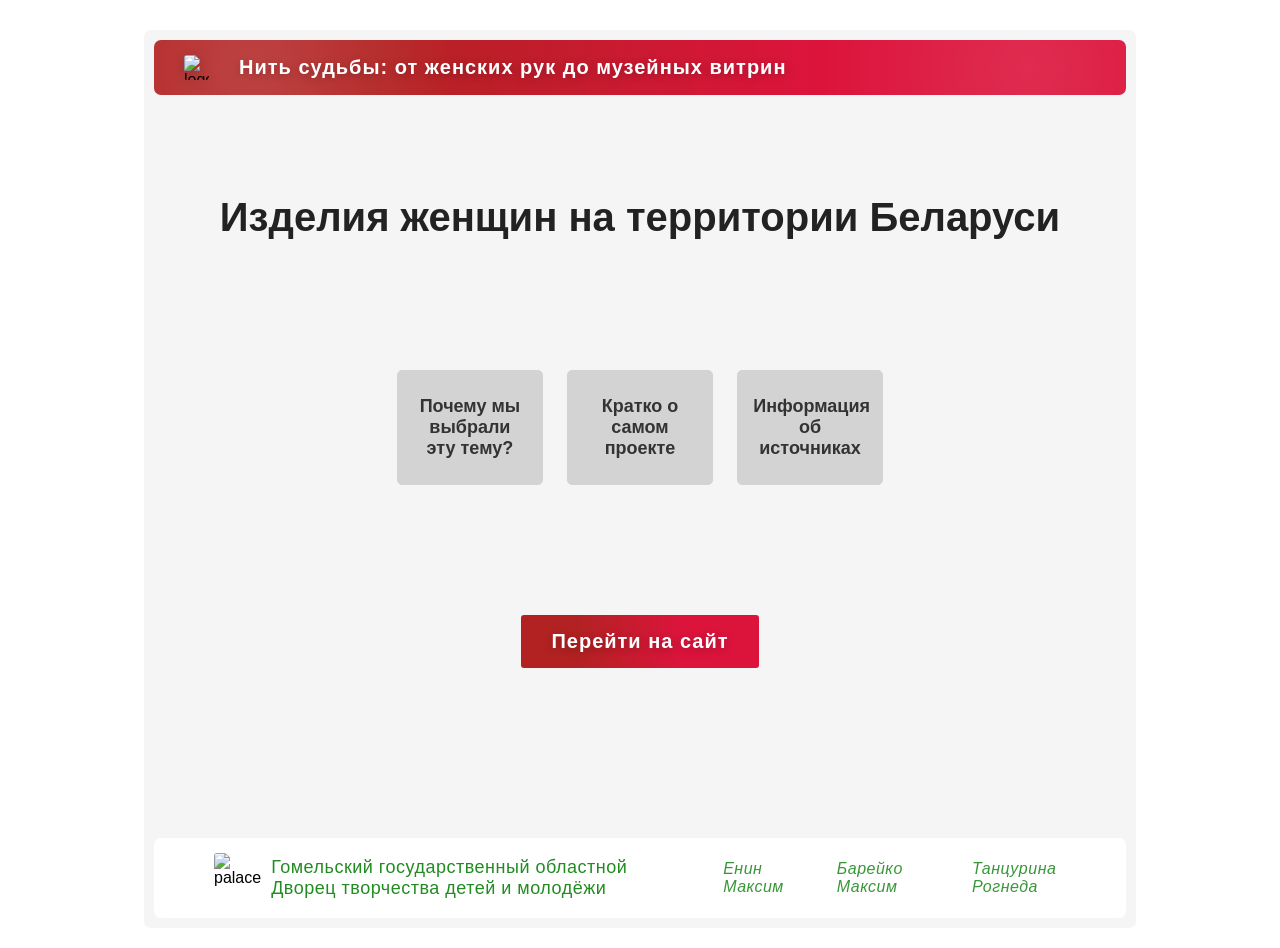
==== index.html @ 035888bd "Add files via upload" ====
<!DOCTYPE html>
<html lang="ru">
<head>
<meta charset="UTF-8">
<meta name="viewport" content="width=device-width, initial-scale=1.0">
<title>Нить судьбы: от женских рук до музейных витрин</title>
<link rel="stylesheet" href="main.css">
</head>
<body>
<div class="body">

  <nav class="nav">
    <div class="nav-img_and_p">
      <img class="logo img-nav" src="https://kirmash.by/images/content/s000535_808860.jpg" alt="logo">
      <p class="brand">Нить судьбы: от женских рук до музейных витрин</p>
    </div>
  </nav>

  <main>
    <h1 class="title">Изделия женщин на территории Беларуси</h1>

    <div class="box">
      <div class="why">
        <h2>Почему мы выбрали эту тему?</h2>
        <div class="hidden-text">
          <p>Мы решили сделать <a class="a1" href="https://udp.gov.by/ru/god-belorusskoy-zhenshchiny-ru/" target="_blank">проект про женщин</a>, так как этот год посвящён «Белорусской женщине», также мы взяли орнамент как главную тему.</p>
        </div>
      </div>

      <div class="why">
        <h2>Кратко о самом проекте</h2>
        <div class="hidden-text">
          <p>В самом проекте будут показаны <a class="a2" href="https://kirmash.by/belorusskij-ornament" target="_blank">орнаменты</a>, будет рассказываться про создание орнаментов. Также будет про все приготовления к ткачеству.</p>
        </div>
      </div>

      <div class="why">
        <h2>Информация об источниках</h2>
        <div class="hidden-text">
          <p>Использовались ресурсы сети Интернет, визуальной базой работы стали авторские фотографии, сделанные в Филиале Ветковского музея старообрядчества и белорусских традиций им. Ф.Г. Шклярова.</p>
        </div>
      </div>
    </div>

    <div style="text-align:center;">
      <a class="button" href="book.html">
        <span class="button_a">Перейти на сайт</span>
      </a>
    </div>
  </main>

  <footer>
    <div class="footer-palace">
      <img class="img-footer" src="https://ibiz.by/images/logo/40709.gif" alt="palace">
      <p class="palace">Гомельский государственный областной Дворец творчества детей и молодёжи</p>
    </div>
    <div class="authors-footer">
      <p class="author1-footer">Енин Максим</p>
      <p class="author2-footer">Барейко Максим</p>
      <p class="author3-footer">Танцурина Рогнеда</p>
    </div>
  </footer>
</div>
</body>
</html>
---- main.css ----
* {
  margin: 0;
  padding: 0;
  box-sizing: border-box;
  font-family: 'Montserrat', sans-serif;
}
body {
  background-image: url(https://www.spampavac.by/files/downloads/arnamient-1.png);
  padding: 20px;
  background-size: cover;
  background-repeat: no-repeat;
}
.body {
  background-color: #F5F5F5;
  max-width: 80%;
  margin: 0 auto;
  padding: 10px;
  margin-top: 10px;
  border-radius: 7px;
}
.nav {
  display: flex;
  justify-content: space-between;
  align-items: center;
  width: 100%;
  margin: 0 auto;
  padding: 15px 30px;
  background: linear-gradient(90deg, rgba(178, 34, 34) 23%, rgba(220, 20, 60) 68%);
  border-radius: 7px;
  position: relative;
  overflow: hidden;
}
.nav::before {
  content: "";
  position: absolute;
  top: -50%;
  left: -20%;
  width: 60%;
  height: 200%;
  background: radial-gradient(circle, rgba(255,255,255,0.15) 0%, transparent 70%);
  pointer-events: none;
}
.nav::after {
  content: "";
  position: absolute;
  bottom: -50%;
  right: -20%;
  width: 60%;
  height: 200%;
  background: radial-gradient(circle, rgba(255,255,255,0.1) 0%, transparent 70%);
  pointer-events: none;
}
.nav-img_and_p {
  display: flex;
  justify-content: space-between;
  align-items: center;
}
.img-nav {
  width: 25px;
  height: 25px;
  border-radius: 3px;
}
.nav p {
  font-size: 14px;
  font-weight: 500;
  letter-spacing: 0.5px;
  color: #ffffff;
  position: relative;
  z-index: 1;
}
.nav .brand {
  font-weight: 700;
  font-size: 20px;
  color: #ffffff;
  text-shadow: 0 2px 8px rgba(0, 0, 0, 0.25);
  letter-spacing: 1px;
  margin-left: 30px;
}
.nav .author1, .nav .author2 {
  margin-right: 30px;
}
.logo {
  transition: transform 0.4s ease;
  position: relative;
  z-index: 1;
  filter: drop-shadow(0 2px 6px rgba(0, 0, 0, 0.2));
}
.logo:hover {
  transform: rotate(180deg) scale(1.1);
}
main {
  width: 100%;
  margin: auto;
}
.a1, .a2 {
  color: #444;
}
.title {
  margin: 100px 0 0 0;
  text-align: center;
  font-size: 40px;
  font-weight: 700;
  color: #222;
  overflow: hidden;
  white-space: nowrap;
  width: 0;
  animation: typing 0.6s steps(38, end) forwards;
  animation-delay: 0.2s;
  display: block;
  margin-left: auto;
  margin-right: auto;
  width: fit-content;
  max-width: 100%;
}
@keyframes typing {
  from { width: 0; }
  to { width: 100%; }
}
.box {
  width: 50%;
  display: flex;
  flex-direction: row;
  justify-content: space-between;
  margin: auto;
  padding: 130px 0 130px 0;
  gap: 20px;
  align-items: flex-start;
}
.why {
  display: flex;
  flex-direction: column;
  border: 1.5px solid lightgrey;
  border-radius: 5px;
  background-color: lightgrey;
  width: 30%;
  flex-shrink: 0;
  text-align: center;
  overflow: hidden;
  transition: transform 0.4s ease, box-shadow 0.4s ease, border-color 0.4s ease, background-color 0.4s ease;
  cursor: pointer;
  position: relative;
}
.why h2 {
  padding: 25px 15px;
  font-size: 18px;
  font-weight: 600;
  color: #333;
  transition: color 0.4s ease;
}
.hidden-text {
  max-height: 0;
  opacity: 0;
  overflow: hidden;
  padding: 0 15px;
  transition: max-height 0.4s ease, opacity 0.4s ease, padding 0.4s ease;
}
.hidden-text p {
  font-size: 14px;
  color: #444;
  line-height: 1.5;
  text-align: left;
}
.why:hover {
  background-color: #f0f0f0;
  border-color: #ff1919;
  box-shadow: 0 4px 12px rgba(181, 18, 18, 0.3);
  transform: scale(1.08) translateY(-5px);
  z-index: 10;
}
.why:hover .hidden-text {
  max-height: 200px;
  opacity: 1;
  padding: 0 15px 20px 15px;
}
.why:hover h2 {
  color: #e01d1d;
}
.button {
  border-radius: 3px;
  margin: 0 auto;
  width: max-content;
  padding: 15px 30px;
  background: linear-gradient(90deg, rgba(178, 34, 34) 23%, rgba(220, 20, 60) 68%);
  display: inline-block;
  text-decoration: none;
  transition: box-shadow 0.3s ease;
}
.button_a {
  font-weight: 700;
  font-size: 20px;
  color: #ffffff;
  text-shadow: 0 2px 8px rgba(0, 0, 0, 0.25);
  letter-spacing: 1px;
}
.button:hover {
  box-shadow: 0 2px 8px rgba(0, 0, 0, 0.35);
}
footer {
  display: flex;
  justify-content: space-between;
  align-items: center;
  margin: 170px auto 0 auto;
  padding: 15px 30px;
  background: white;
  border-radius: 7px;
  position: relative;
  overflow: hidden;
}
.footer-palace {
  display: flex;
  justify-content: center;
  align-items: center;
  width: 65%;
  margin-right: 50px;
}
.img-footer {
  width: 50px;
  height: 50px;
  border-radius: 3px;
  margin-left: 30px;
  margin-right: 10px;
}
.authors-footer {
  display: flex;
  justify-content: space-between;
  align-items: center;
}
.palace {
  font-size: 18px;
  font-weight: 500;
  letter-spacing: 0.5px;
  color: #228B22;
  position: relative;
  z-index: 1;
}
.author1-footer, .author2-footer, .author3-footer {
  font-size: 16px;
  opacity: 0.9;
  font-style: italic;
  letter-spacing: 0.5px;
  color: #228B22;
  position: relative;
  z-index: 1;
}
.author1-footer, .author2-footer {
  margin-right: 30px;
}
.nav {
  animation: typingg 0.6s steps(38, end);
  animation-delay: 0.2s;
}
@keyframes typingg {
  from { right: 50%; }
  to { right: 0; }
}
.why {
  animation: typinggg 0.6s steps(38, end);
  animation-delay: 0.2s;
}
@keyframes typinggg {
  from { left: 100%; }
  to { left: 0; }
}
footer {
  animation: typingggg 0.6s steps(38, end);
  animation-delay: 0.2s;
}
@keyframes typingggg {
  from { right: 50%; }
  to { right: 0; }
}

/* ===== АДАПТИВ ДЛЯ ЭКРАНОВ ≤ 900px ===== */
@media (max-width: 900px) {
  body {
    padding: 10px;
  }
  .body {
    max-width: 100%;
    padding: 8px;
  }

  /* Навигация */
  .nav {
    flex-direction: column;
    align-items: center;
    padding: 15px 20px;
    gap: 12px;
  }
  .nav-img_and_p {
    flex-direction: column;
    align-items: center;
    gap: 8px;
    text-align: center;
  }
  .nav .brand {
    margin-left: 0;
    font-size: 18px;
    text-align: center;
  }
  .nav p {
    font-size: 13px;
    text-align: center;
  }
  .nav .author1, .nav .author2 {
    margin-right: 10px;
  }

  /* Заголовок */
  .title {
    font-size: 26px;
    margin: 50px 0 0 0;
    white-space: normal;
    line-height: 1.3;
    padding: 0 15px;
  }

  /* Блок с карточками */
  .box {
    width: 90%;
    flex-direction: column;
    padding: 60px 0;
    gap: 20px;
    align-items: center;
  }
  .why {
    width: 100%;
    max-width: 500px;
  }
  .why h2 {
    font-size: 17px;
    padding: 20px 15px;
  }

  /* Кнопка */
  .button {
    padding: 12px 24px;
  }
  .button_a {
    font-size: 17px;
  }

  /* Футер */
  footer {
    flex-direction: column;
    margin: 80px auto 0 auto;
    padding: 20px;
    gap: 20px;
    text-align: center;
  }
  .footer-palace {
    width: 100%;
    margin-right: 0;
    flex-direction: column;
    gap: 10px;
  }
  .img-footer {
    margin-left: 0;
  }
  .palace {
    font-size: 16px;
    text-align: center;
  }
  .authors-footer {
    flex-direction: column;
    gap: 8px;
    width: 100%;
  }
  .author1-footer, .author2-footer, .author3-footer {
    font-size: 14px;
  }
  .author1-footer, .author2-footer {
    margin-right: 0;
  }
}

/* ===== Дополнительная адаптация для совсем маленьких экранов ===== */
@media (max-width: 500px) {
  .title {
    font-size: 20px;
  }
  .nav .brand {
    font-size: 16px;
  }
  .button_a {
    font-size: 15px;
  }
}
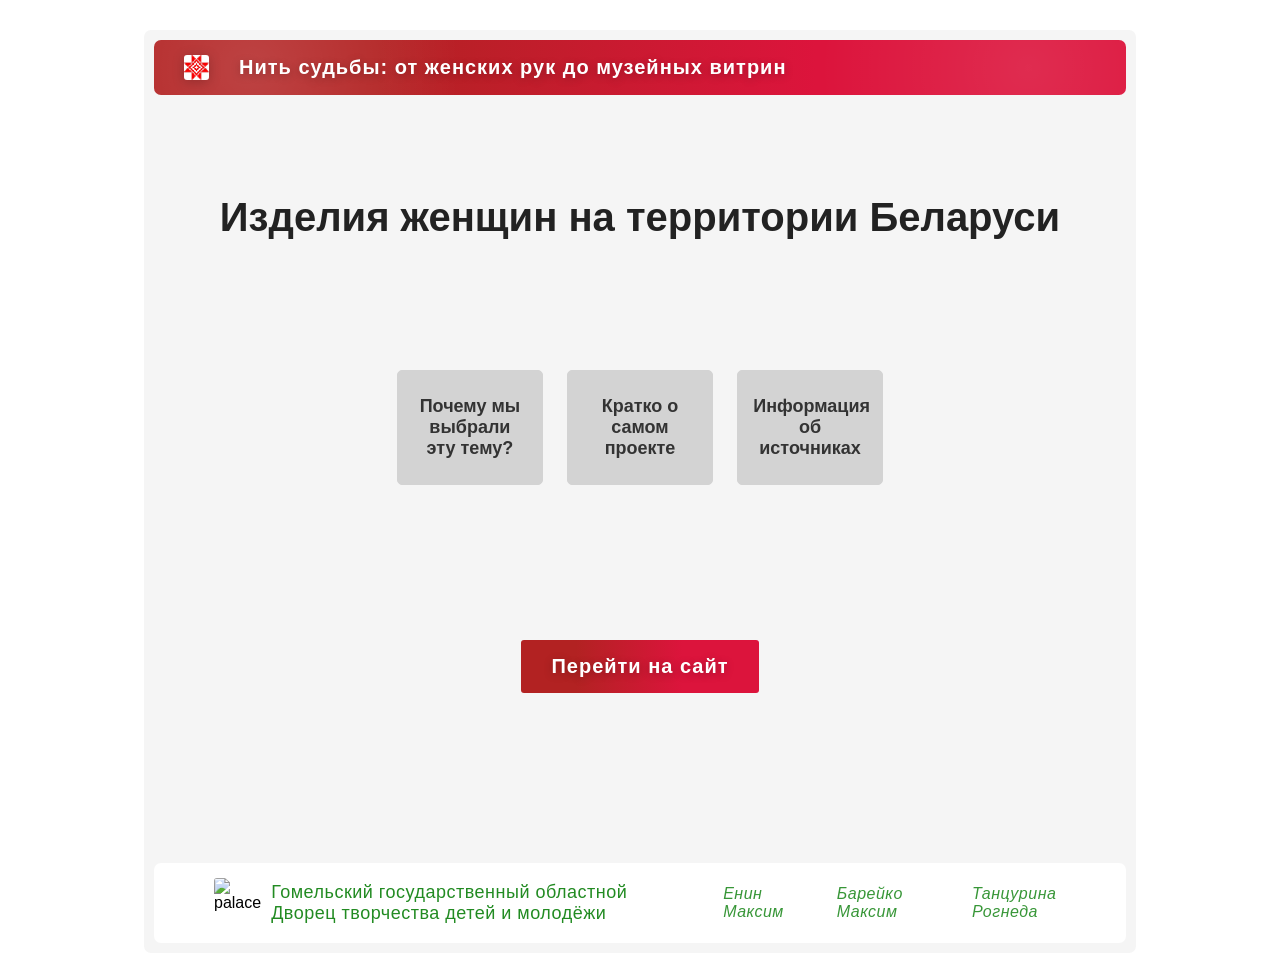
==== commit 951fc490: "Add files via upload" ====
--- a/index.html
+++ b/index.html
@@ -11,7 +11,7 @@
 
   <nav class="nav">
     <div class="nav-img_and_p">
-      <img class="logo img-nav" src="https://kirmash.by/images/content/s000535_808860.jpg" alt="logo">
+      <img class="logo img-nav" src="img/logo.jpg" alt="logo">
       <p class="brand">Нить судьбы: от женских рук до музейных витрин</p>
     </div>
   </nav>
--- a/main.css
+++ b/main.css
@@ -125,6 +125,7 @@
   padding: 130px 0 130px 0;
   gap: 20px;
   align-items: flex-start;
+  height: 400px;
 }
 .why {
   display: flex;
@@ -322,6 +323,7 @@
     padding: 60px 0;
     gap: 20px;
     align-items: center;
+    height: 450px;
   }
   .why {
     width: 100%;
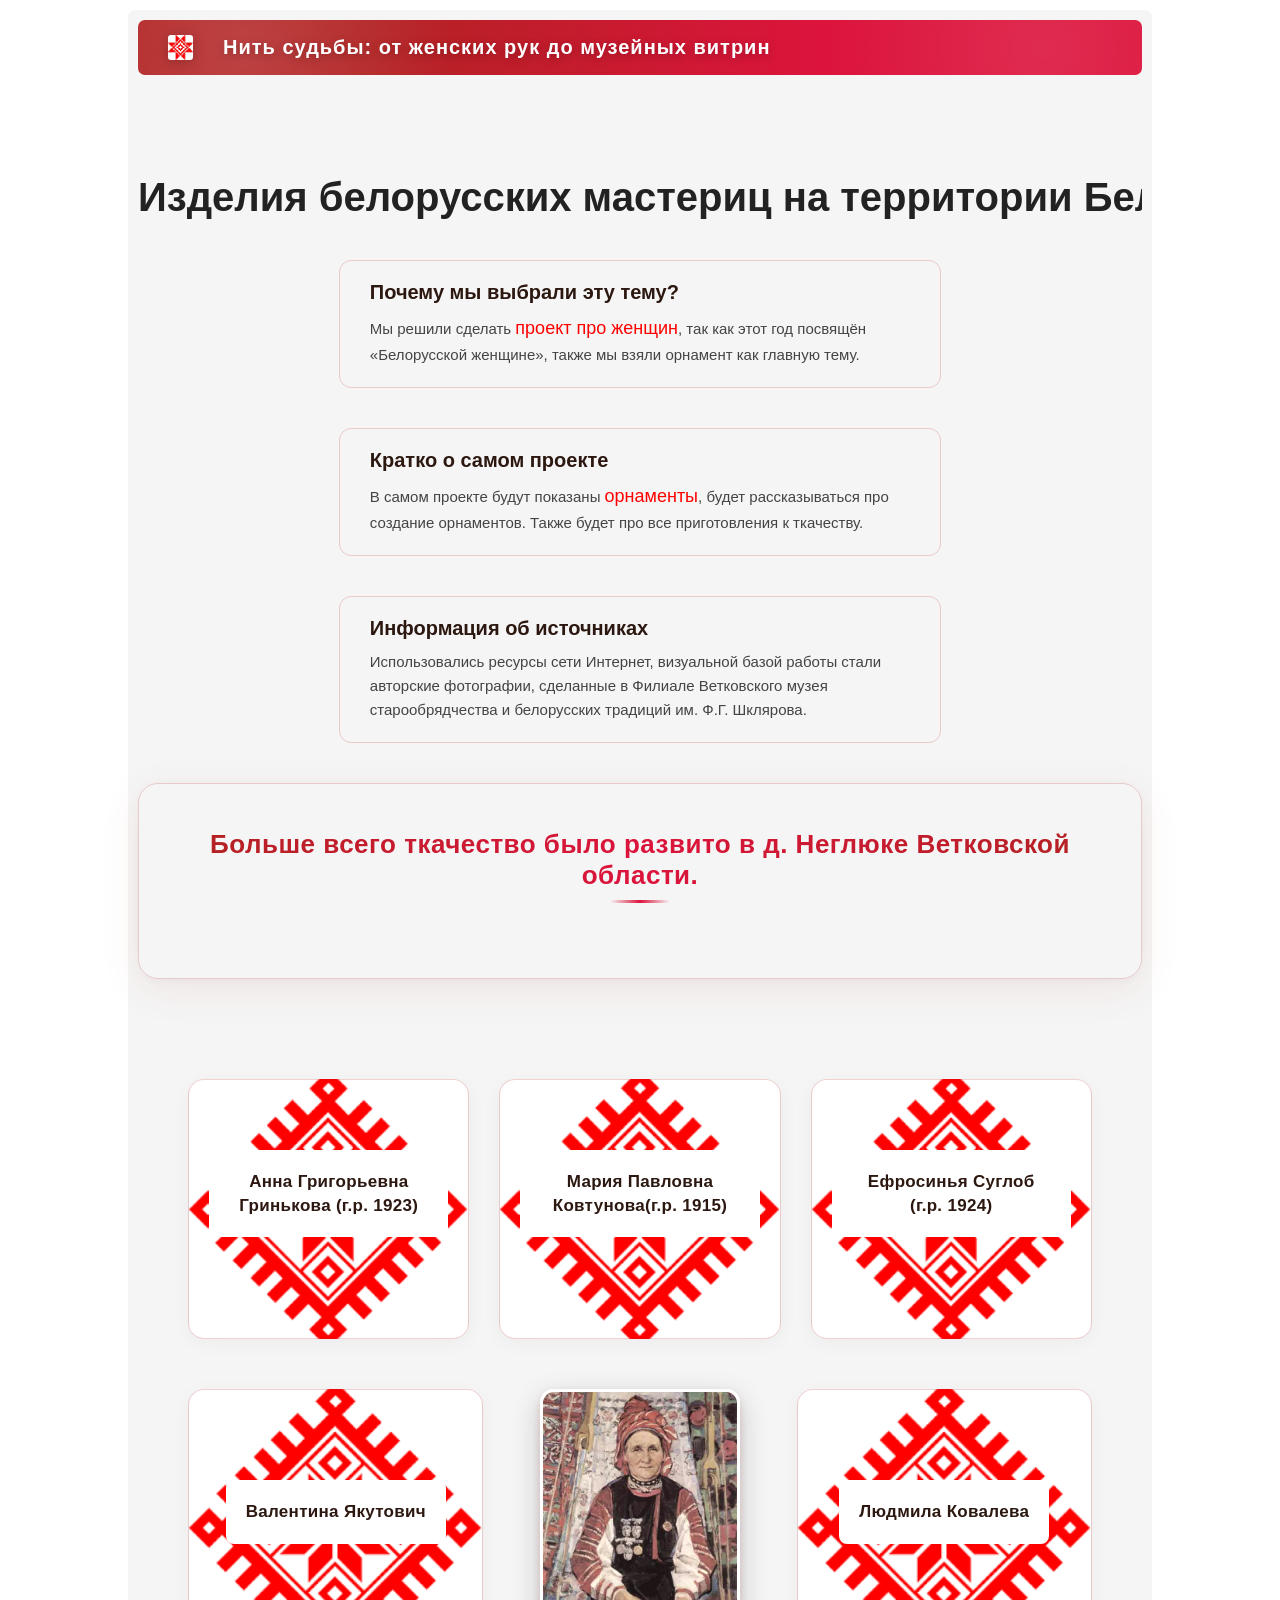
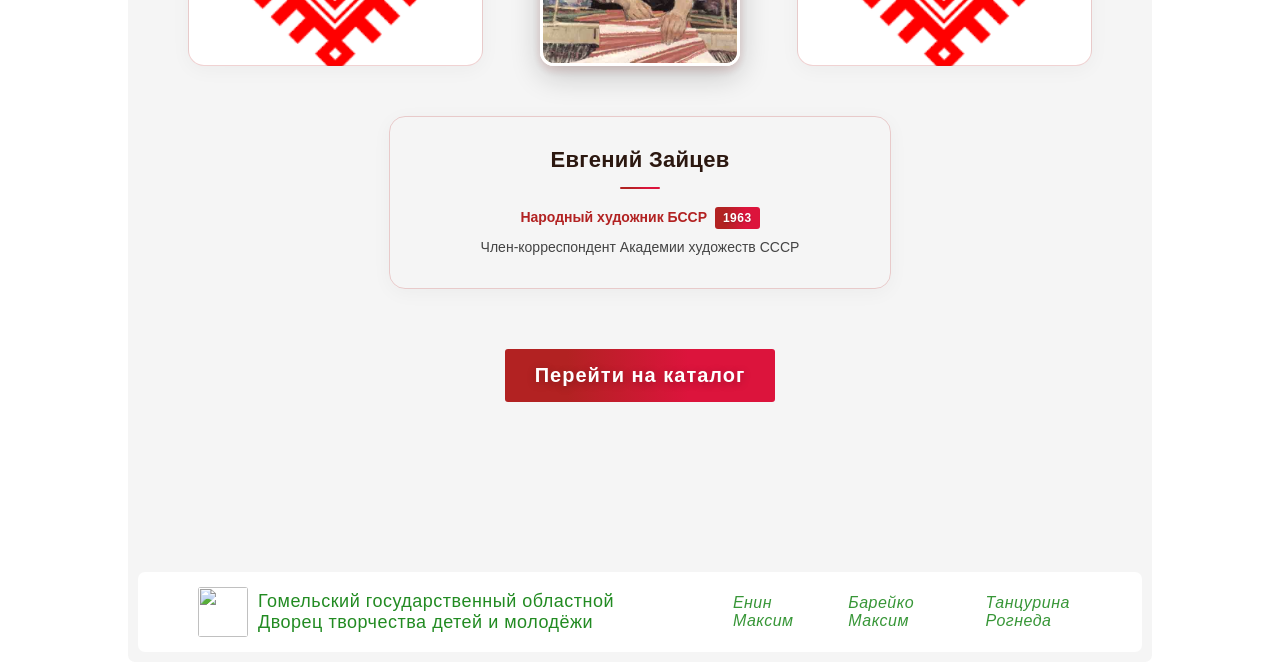
==== commit 6913263a: "Add files via upload" ====
--- a/index.html
+++ b/index.html
@@ -1,65 +1,137 @@
-<!DOCTYPE html>
 <html lang="ru">
 <head>
 <meta charset="UTF-8">
-<meta name="viewport" content="width=device-width, initial-scale=1.0">
 <title>Нить судьбы: от женских рук до музейных витрин</title>
+<link href="https://cdn.jsdelivr.net/npm/@fontsource/montserrat@5.0.5/index.min.css" rel="stylesheet">
 <link rel="stylesheet" href="main.css">
 </head>
 <body>
-<div class="body">
+  <div class="body">
 
-  <nav class="nav">
-    <div class="nav-img_and_p">
-      <img class="logo img-nav" src="img/logo.jpg" alt="logo">
-      <p class="brand">Нить судьбы: от женских рук до музейных витрин</p>
+    <div class="nav">
+      <div class="nav-img_and_p">
+        <img src="img/logo.jpg" alt="" class="img-nav logo">
+        <p class="brand">Нить судьбы: от женских рук до музейных витрин</p>
+      </div>
     </div>
-  </nav>
 
-  <main>
-    <h1 class="title">Изделия женщин на территории Беларуси</h1>
+    <main>
+      <h1 class="title">Изделия белорусских мастериц на территории Беларуси</h1>
 
-    <div class="box">
-      <div class="why">
-        <h2>Почему мы выбрали эту тему?</h2>
-        <div class="hidden-text">
-          <p>Мы решили сделать <a class="a1" href="https://udp.gov.by/ru/god-belorusskoy-zhenshchiny-ru/" target="_blank">проект про женщин</a>, так как этот год посвящён «Белорусской женщине», также мы взяли орнамент как главную тему.</p>
+
+      <div style="width:60%; margin:40px auto; padding:20px 30px; border:1px solid rgba(178,34,34,0.2); border-radius:12px; background:transparent;">
+        <h2 style="font-size:20px; color:#2c1810; margin-bottom:10px;">Почему мы выбрали эту тему?</h2>
+        <p class="a2" style="font-size:15px; line-height:1.6;">Мы решили сделать <a href="https://udp.gov.by/ru/god-belorusskoy-zhenshchiny-ru">проект про женщин</a>, так как этот год посвящён «Белорусской женщине», также мы взяли орнамент как главную тему.</p>
+      </div>
+
+      <div style="width:60%; margin:40px auto; padding:20px 30px; border:1px solid rgba(178,34,34,0.2); border-radius:12px; background:transparent;">
+        <h2 style="font-size:20px; color:#2c1810; margin-bottom:10px;">Кратко о самом проекте</h2>
+        <p class="a2" style="font-size:15px; line-height:1.6;">В самом проекте будут показаны <a href="https://kirmash.by/belorusskij-ornament">орнаменты</a>, будет рассказываться про создание орнаментов. Также будет про все приготовления к ткачеству.</p>
+      </div>
+
+      <div style="width:60%; margin:40px auto; padding:20px 30px; border:1px solid rgba(178,34,34,0.2); border-radius:12px; background:transparent;">
+        <h2 style="font-size:20px; color:#2c1810; margin-bottom:10px;">Информация об источниках</h2>
+        <p class="a2" style="font-size:15px; line-height:1.6;">Использовались ресурсы сети Интернет, визуальной базой работы стали авторские фотографии, сделанные в Филиале Ветковского музея старообрядчества и белорусских традиций им. Ф.Г. Шклярова.</p>
+      </div>
+
+      <div class="neglubka">
+        <div class="pre-box" style="font-weight: 600; color: #333; margin: auto; margin-bottom: 100px; height: 125px;">
+          <h2 style="margin: auto;">Больше всего ткачество было развито в д. Неглюке Ветковской области.</h2>
+          <div class="hidden-text">
+            <p style="font-size: 18px;">Центр ручного ткачества: Неглюбка <span style="color: red;">всемирно известна как уникальный и крупнейший центр традиционного белорусского ручного узорного ткачества</span>, которое формировалось с XVIII века.</p>
+          </div>
+        </div>
+
+        <div class="box" style="height: 280px;">
+          <div class="why">
+            <h2>Анна Григорьевна Гринькова (г.р. 1923)</h2>
+            <div class="hidden-text">
+              <p>известнейший белорусский мастер художественного ткачества и народных ремесел.</p>
+            </div>
+          </div>
+
+          <div class="why">
+            <h2>Мария Павловна Ковтунова(г.р. 1915)</h2>
+            <div class="hidden-text">
+              <p>выдающаяся ткачиха, чьи работы выставлялись на международных выставках.</p>
+            </div>
+          </div>
+
+          <div class="why">
+            <h2>Ефросинья Суглоб (г.р. 1924)</h2>
+            <div class="hidden-text">
+              <p>одна из знаковых старейших мастериц, чьи рушники закупались ведущими музеями СССР.</p>
+            </div>
+          </div>
+        </div>
+
+        <div class="box" style="height: 290px;">
+          <div class="why">
+            <h2>Валентина Якутович</h2>
+            <div class="hidden-text">
+              <p>яркий мастер народных художественных ремесел Гусевицкого центра ткачества (Буда-Кошелевский район).</p>
+            </div>
+          </div>
+          <div class="tooltip-container">
+            <img src="img/portret.jpg" alt="Портрет ткачихи">
+            <span class="tooltip-text">Портрет ткачихи из деревни Неглюбка (1975)</span>
+          </div>
+          <div class="why">
+            <h2>Людмила Ковалева</h2>
+            <div class="hidden-text">
+              <p>современный мастер-методист Ветковского центра ткачества, которая активно воссоздает старинные полотна.</p>
+            </div>
+          </div>
         </div>
       </div>
 
-      <div class="why">
-        <h2>Кратко о самом проекте</h2>
-        <div class="hidden-text">
-          <p>В самом проекте будут показаны <a class="a2" href="https://kirmash.by/belorusskij-ornament" target="_blank">орнаменты</a>, будет рассказываться про создание орнаментов. Также будет про все приготовления к ткачеству.</p>
+      <div class="artist-card">
+        <h2 class="artist-card__name">Евгений Зайцев</h2>
+        <div class="artist-card__divider"></div>
+        <div class="artist-card__titles">
+          <p class="artist-card__title"><strong>Народный художник БССР</strong> <span class="artist-card__year">1963</span></p>
+          <p class="artist-card__title">Член-корреспондент Академии художеств СССР</p>
         </div>
       </div>
 
-      <div class="why">
-        <h2>Информация об источниках</h2>
-        <div class="hidden-text">
-          <p>Использовались ресурсы сети Интернет, визуальной базой работы стали авторские фотографии, сделанные в Филиале Ветковского музея старообрядчества и белорусских традиций им. Ф.Г. Шклярова.</p>
-        </div>
+      <a href="book.html" class="button">
+        <span class="button_a">Перейти на каталог</span>
+      </a>
+
+    </main>
+
+    <footer>
+      <div class="footer-palace">
+        <img src="https://ibiz.by/images/logo/40709.gif" alt="" class="img-footer">
+        <p class="palace">Гомельский государственный областной Дворец творчества детей и молодёжи</p>
       </div>
+      <div class="authors-footer">
+        <p class="author1-footer">Енин Максим</p>
+        <p class="author2-footer">Барейко Максим</p>
+        <p class="author3-footer">Танцурина Рогнеда</p>
+      </div>
+    </footer>
+  </div>
+  <div id="imageModal" class="modal">
+  <div class="modal-content">
+    <span class="modal-close">&times;</span>
+
+    <div class="modal-image-container">
+      <button class="modal-arrow modal-arrow-left" aria-label="Предыдущее">&#10094;</button>
+
+      <img id="modalImage" src="" alt="Галерея">
+
+      <button class="modal-arrow modal-arrow-right" aria-label="Следующее">&#10095;</button>
     </div>
 
-    <div style="text-align:center;">
-      <a class="button" href="book.html">
-        <span class="button_a">Перейти на сайт</span>
-      </a>
+    <!-- Подпись под картинкой -->
+    <p id="modalCaption" class="modal-caption"></p>
+
+    <div class="modal-counter">
+      <span id="currentImage">1</span> / <span id="totalImages">5</span>
     </div>
-  </main>
-
-  <footer>
-    <div class="footer-palace">
-      <img class="img-footer" src="https://ibiz.by/images/logo/40709.gif" alt="palace">
-      <p class="palace">Гомельский государственный областной Дворец творчества детей и молодёжи</p>
-    </div>
-    <div class="authors-footer">
-      <p class="author1-footer">Енин Максим</p>
-      <p class="author2-footer">Барейко Максим</p>
-      <p class="author3-footer">Танцурина Рогнеда</p>
-    </div>
-  </footer>
+  </div>
 </div>
+  <script src="main.js"></script>
 </body>
 </html>
--- a/main.css
+++ b/main.css
@@ -3,13 +3,34 @@
   padding: 0;
   box-sizing: border-box;
   font-family: 'Montserrat', sans-serif;
-}
+  -webkit-tap-highlight-color: transparent;
+}
+
+html {
+  scroll-behavior: smooth;
+  -webkit-text-size-adjust: 100%;
+}
+
 body {
-  background-image: url(https://www.spampavac.by/files/downloads/arnamient-1.png);
-  padding: 20px;
-  background-size: cover;
-  background-repeat: no-repeat;
-}
+  position: relative;
+  min-height: 100vh;
+  min-height: 100dvh;
+  z-index: 100;
+  background: url(https://www.spampavac.by/files/downloads/arnamient-1.png) fixed repeat-x 0 100%;
+  overflow-x: hidden;
+  padding: env(safe-area-inset-top) env(safe-area-inset-right) env(safe-area-inset-bottom) env(safe-area-inset-left);
+}
+
+body::before {
+  content: "";
+  width: 100%;
+  height: 100%;
+  display: block;
+  background: url(https://www.spampavac.by/files/downloads/arnamient-1.png) fixed repeat-x 0 0;
+  position: absolute;
+  z-index: -100;
+}
+
 .body {
   background-color: #F5F5F5;
   max-width: 80%;
@@ -18,6 +39,8 @@
   margin-top: 10px;
   border-radius: 7px;
 }
+
+/* ===== NAV ===== */
 .nav {
   display: flex;
   justify-content: space-between;
@@ -29,37 +52,44 @@
   border-radius: 7px;
   position: relative;
   overflow: hidden;
-}
+  animation: typingg 0.6s steps(38, end);
+  animation-delay: 0.2s;
+}
+
 .nav::before {
-  content: "";
+  content: " ";
   position: absolute;
   top: -50%;
   left: -20%;
   width: 60%;
   height: 200%;
-  background: radial-gradient(circle, rgba(255,255,255,0.15) 0%, transparent 70%);
+  background: radial-gradient(circle, rgba(255, 255, 255, 0.15) 0%, transparent 70%);
   pointer-events: none;
 }
+
 .nav::after {
-  content: "";
+  content: " ";
   position: absolute;
   bottom: -50%;
   right: -20%;
   width: 60%;
   height: 200%;
-  background: radial-gradient(circle, rgba(255,255,255,0.1) 0%, transparent 70%);
+  background: radial-gradient(circle, rgba(255, 255, 255, 0.1) 0%, transparent 70%);
   pointer-events: none;
 }
+
 .nav-img_and_p {
   display: flex;
   justify-content: space-between;
   align-items: center;
 }
+
 .img-nav {
   width: 25px;
   height: 25px;
   border-radius: 3px;
 }
+
 .nav p {
   font-size: 14px;
   font-weight: 500;
@@ -68,6 +98,7 @@
   position: relative;
   z-index: 1;
 }
+
 .nav .brand {
   font-weight: 700;
   font-size: 20px;
@@ -76,25 +107,34 @@
   letter-spacing: 1px;
   margin-left: 30px;
 }
-.nav .author1, .nav .author2 {
+
+.nav .author1,
+.nav .author2 {
   margin-right: 30px;
 }
+
 .logo {
   transition: transform 0.4s ease;
   position: relative;
   z-index: 1;
   filter: drop-shadow(0 2px 6px rgba(0, 0, 0, 0.2));
 }
+
 .logo:hover {
   transform: rotate(180deg) scale(1.1);
 }
+
+/* ===== MAIN ===== */
 main {
   width: 100%;
   margin: auto;
 }
-.a1, .a2 {
+
+.a1,
+.a2 {
   color: #444;
 }
+
 .title {
   margin: 100px 0 0 0;
   text-align: center;
@@ -112,80 +152,269 @@
   width: fit-content;
   max-width: 100%;
 }
+
 @keyframes typing {
-  from { width: 0; }
-  to { width: 100%; }
-}
+  from {
+    width: 0;
+  }
+
+  to {
+    width: 100%;
+  }
+}
+
+/* ===== BOX ===== */
 .box {
-  width: 50%;
+  width: 90%;
+  max-width: 1100px;
   display: flex;
   flex-direction: row;
   justify-content: space-between;
-  margin: auto;
-  padding: 130px 0 130px 0;
-  gap: 20px;
-  align-items: flex-start;
-  height: 400px;
-}
-.why {
+  align-items: stretch;
+  margin: 0 auto 50px auto;
+  padding: 0;
+  gap: 30px;
+  height: auto !important;
+  min-height: 260px;
+  overflow: visible !important;
+}
+
+.neglubka {
+  width: 100%;
   display: flex;
   flex-direction: column;
-  border: 1.5px solid lightgrey;
-  border-radius: 5px;
-  background-color: lightgrey;
-  width: 30%;
-  flex-shrink: 0;
+  justify-content: space-between;
+  overflow: visible !important;
+}
+
+/* ===== WHY ===== */
+.why {
+  flex: 1;
+  display: flex;
+  flex-direction: column;
+  justify-content: flex-start;
+  border: 1px solid rgba(178, 34, 34, 0.2);
+  border-radius: 16px;
+  background: transparent;
   text-align: center;
   overflow: hidden;
-  transition: transform 0.4s ease, box-shadow 0.4s ease, border-color 0.4s ease, background-color 0.4s ease;
+  transition: all 0.5s cubic-bezier(0.23, 1, 0.32, 1);
   cursor: pointer;
   position: relative;
-}
+  padding: 30px 20px;
+  box-shadow: 0 4px 20px rgba(0, 0, 0, 0.04);
+  animation: typinggg 0.6s steps(38, end);
+  animation-delay: 0.2s;
+  background: url('img/background-card.png') no-repeat center;
+  background-size: cover;
+}
+
+.why::before {
+  content: "";
+  position: absolute;
+  top: 0;
+  left: 0;
+  width: 100%;
+  height: 4px;
+  background: linear-gradient(90deg, #b22222, #dc143c, #ff6b6b);
+  transform: scaleX(0);
+  transform-origin: left;
+  transition: transform 0.5s ease;
+}
+
+.why:hover {
+  border-color: rgba(220, 20, 60, 0.4);
+  box-shadow: 0 20px 50px rgba(178, 34, 34, 0.2), 0 8px 20px rgba(0, 0, 0, 0.06);
+  transform: translateY(-10px) scale(1.03);
+  z-index: 10;
+}
+
+.why:hover::before {
+  transform: scaleX(1);
+}
+
 .why h2 {
-  padding: 25px 15px;
-  font-size: 18px;
-  font-weight: 600;
-  color: #333;
-  transition: color 0.4s ease;
-}
+  padding: 20px;
+  font-size: 17px;
+  font-weight: 700;
+  color: #2c1810;
+  letter-spacing: 0.3px;
+  line-height: 1.4;
+  transition: color 0.4s ease, transform 0.4s ease;
+  position: relative;
+  z-index: 1;
+  margin: auto;
+  background: white;
+  border-radius: 8px;
+}
+
+.why:hover h2 {
+  color: #b22222;
+  transform: translateY(-2px);
+}
+
 .hidden-text {
   max-height: 0;
   opacity: 0;
   overflow: hidden;
-  padding: 0 15px;
-  transition: max-height 0.4s ease, opacity 0.4s ease, padding 0.4s ease;
-}
+  transition: all 0.5s cubic-bezier(0.23, 1, 0.32, 1);
+  padding: 15px;
+  background-color: white;
+  border-radius: 8px;
+}
+
 .hidden-text p {
   font-size: 14px;
-  color: #444;
-  line-height: 1.5;
-  text-align: left;
-}
-.why:hover {
-  background-color: #f0f0f0;
-  border-color: #ff1919;
-  box-shadow: 0 4px 12px rgba(181, 18, 18, 0.3);
-  transform: scale(1.08) translateY(-5px);
-  z-index: 10;
-}
+  color: #555;
+  line-height: 1.6;
+  text-align: center;
+  margin-top: 15px;
+  font-weight: 500;
+}
+
 .why:hover .hidden-text {
-  max-height: 200px;
+  max-height: 250px;
   opacity: 1;
-  padding: 0 15px 20px 15px;
-}
-.why:hover h2 {
-  color: #e01d1d;
-}
+  padding: 0 5px 5px 5px;
+}
+
+/* ===== PRE-BOX ===== */
+.pre-box {
+  overflow: visible !important;
+  position: relative;
+  margin: 0 auto 120px auto;
+  padding: 45px 40px;
+  height: auto !important;
+  min-height: 160px;
+  background: transparent;
+  border: 1px solid rgba(178, 34, 34, 0.2);
+  border-radius: 20px;
+  box-shadow: 0 10px 40px rgba(178, 34, 34, 0.08), 0 2px 8px rgba(0, 0, 0, 0.03);
+  transition: all 0.5s cubic-bezier(0.23, 1, 0.32, 1);
+  text-align: center;
+}
+
+.pre-box::before {
+  content: "";
+  position: absolute;
+  top: -2px;
+  left: -2px;
+  right: -2px;
+  bottom: -2px;
+  border-radius: 22px;
+  z-index: -1;
+  opacity: 0;
+  transition: opacity 0.5s ease;
+  background-size: 300% 300%;
+  animation: gradientShift 6s ease infinite;
+}
+
+@keyframes gradientShift {
+
+  0%,
+  100% {
+    background-position: 0% 50%;
+  }
+
+  50% {
+    background-position: 100% 50%;
+  }
+}
+
+.pre-box:hover::before {
+  opacity: 0.6;
+}
+
+.pre-box:hover {
+  transform: translateY(-6px) scale(1.01);
+}
+
+.pre-box h2 {
+  font-size: 26px;
+  font-weight: 700;
+  color: #2c1810;
+  letter-spacing: 0.5px;
+  margin: 0 auto;
+  position: relative;
+  display: inline-block;
+  padding-bottom: 12px;
+  background: linear-gradient(90deg, #b22222 0%, #dc143c 50%, #b22222 100%);
+  -webkit-background-clip: text;
+  background-clip: text;
+  -webkit-text-fill-color: transparent;
+}
+
+.pre-box h2::after {
+  content: "";
+  position: absolute;
+  bottom: 0;
+  left: 50%;
+  transform: translateX(-50%);
+  width: 60px;
+  height: 3px;
+  background: linear-gradient(90deg, transparent, #dc143c, transparent);
+  border-radius: 2px;
+}
+
+.pre-box .hidden-text p {
+  font-size: 17px !important;
+  font-weight: 500 !important;
+  color: #444 !important;
+  line-height: 1.7;
+  text-align: center;
+}
+
+.pre-box .hidden-text p span {
+  color: #b22222 !important;
+  font-weight: 700;
+  position: relative;
+  padding: 0 4px;
+}
+
+.pre-box .hidden-text p span::after {
+  content: "";
+  position: absolute;
+  left: 0;
+  right: 0;
+  bottom: -2px;
+  height: 2px;
+  background: linear-gradient(90deg, #b22222, #dc143c);
+  border-radius: 2px;
+  transform: scaleX(0);
+  transition: transform 0.5s ease 0.2s;
+  transform-origin: left;
+}
+
+.pre-box:hover .hidden-text {
+  max-height: 600px;
+  opacity: 1;
+  padding: 20px 20px 10px 20px;
+  overflow: visible;
+  cursor: pointer;
+}
+
+.pre-box:hover .hidden-text p span::after {
+  transform: scaleX(1);
+}
+
+.old-new-ornament-text {
+  margin-top: 10px;
+}
+
+/* ===== BUTTON ===== */
 .button {
   border-radius: 3px;
-  margin: 0 auto;
+  margin: auto;
   width: max-content;
   padding: 15px 30px;
   background: linear-gradient(90deg, rgba(178, 34, 34) 23%, rgba(220, 20, 60) 68%);
-  display: inline-block;
+  display: flex;
   text-decoration: none;
-  transition: box-shadow 0.3s ease;
-}
+  transition: box-shadow 0.3s ease, transform 0.2s ease;
+  min-height: 48px;
+  align-items: center;
+}
+
 .button_a {
   font-weight: 700;
   font-size: 20px;
@@ -193,9 +422,16 @@
   text-shadow: 0 2px 8px rgba(0, 0, 0, 0.25);
   letter-spacing: 1px;
 }
+
 .button:hover {
   box-shadow: 0 2px 8px rgba(0, 0, 0, 0.35);
 }
+
+.button:active {
+  transform: scale(0.97);
+}
+
+/* ===== FOOTER ===== */
 footer {
   display: flex;
   justify-content: space-between;
@@ -206,7 +442,10 @@
   border-radius: 7px;
   position: relative;
   overflow: hidden;
-}
+  animation: typingggg 0.6s steps(38, end);
+  animation-delay: 0.2s;
+}
+
 .footer-palace {
   display: flex;
   justify-content: center;
@@ -214,6 +453,7 @@
   width: 65%;
   margin-right: 50px;
 }
+
 .img-footer {
   width: 50px;
   height: 50px;
@@ -221,11 +461,13 @@
   margin-left: 30px;
   margin-right: 10px;
 }
+
 .authors-footer {
   display: flex;
   justify-content: space-between;
   align-items: center;
 }
+
 .palace {
   font-size: 18px;
   font-weight: 500;
@@ -234,7 +476,10 @@
   position: relative;
   z-index: 1;
 }
-.author1-footer, .author2-footer, .author3-footer {
+
+.author1-footer,
+.author2-footer,
+.author3-footer {
   font-size: 16px;
   opacity: 0.9;
   font-style: italic;
@@ -243,106 +488,483 @@
   position: relative;
   z-index: 1;
 }
-.author1-footer, .author2-footer {
+
+.author1-footer,
+.author2-footer {
   margin-right: 30px;
 }
-.nav {
-  animation: typingg 0.6s steps(38, end);
-  animation-delay: 0.2s;
-}
+
+/* ===== АНИМАЦИИ ===== */
 @keyframes typingg {
-  from { right: 50%; }
-  to { right: 0; }
-}
-.why {
+  from {
+    right: 50%;
+  }
+
+  to {
+    right: 0;
+  }
+}
+
+@keyframes typinggg {
+  from {
+    left: 100%;
+  }
+
+  to {
+    left: 0;
+  }
+}
+
+@keyframes typingggg {
+  from {
+    right: 50%;
+  }
+
+  to {
+    right: 0;
+  }
+}
+
+/* ===== TOOLTIP ===== */
+.tooltip-container {
+  position: relative;
+  display: flex;
+  align-items: center;
+  justify-content: center;
+  flex: 1;
+  cursor: pointer;
+  overflow: visible;
+}
+
+.tooltip-container img {
+  display: block;
+  width: 100% !important;
+  max-width: 200px;
+  object-fit: cover;
+  border-radius: 14px;
+  box-shadow: 0 10px 30px rgba(0, 0, 0, 0.2), 0 4px 10px rgba(178, 34, 34, 0.15);
+  transition: all 0.5s cubic-bezier(0.23, 1, 0.32, 1);
+  border: 3px solid #ffffff;
+  filter: sepia(0.15) contrast(1.05);
+}
+
+.tooltip-container::before {
+  content: "";
+  position: absolute;
+  inset: -4px;
+  border-radius: 18px;
+  background: linear-gradient(135deg, #b22222, #dc143c, #ff6b6b, #b22222);
+  background-size: 300% 300%;
+  z-index: -1;
+  opacity: 0;
+  transition: opacity 0.5s ease;
+  animation: gradientShift 4s ease infinite;
+}
+
+.tooltip-container:hover::before {
+  opacity: 1;
+}
+
+.tooltip-container:hover img {
+  transform: translateY(-8px) scale(1.05);
+  box-shadow: 0 25px 50px rgba(178, 34, 34, 0.35), 0 10px 20px rgba(0, 0, 0, 0.15);
+  filter: sepia(0) contrast(1.1);
+}
+
+.tooltip-text {
+  position: absolute;
+  bottom: calc(100% + 20px);
+  left: 50%;
+  transform: translateX(-50%) translateY(10px);
+  background: linear-gradient(135deg, rgba(178, 34, 34, 0.97) 0%, rgba(220, 20, 60, 0.97) 100%);
+  color: #ffffff;
+  font-size: 14px;
+  font-weight: 500;
+  letter-spacing: 0.4px;
+  line-height: 1.5;
+  padding: 14px 22px;
+  border-radius: 12px;
+  max-width: 280px;
+  text-align: center;
+  box-shadow: 0 10px 30px rgba(178, 34, 34, 0.4), 0 2px 8px rgba(0, 0, 0, 0.15);
+  opacity: 0;
+  visibility: hidden;
+  pointer-events: none;
+  transition: all 0.4s cubic-bezier(0.23, 1, 0.32, 1);
+  z-index: 9999;
+  white-space: normal;
+  border: 1px solid rgba(255, 255, 255, 0.2);
+}
+
+.tooltip-text::after {
+  content: "";
+  position: absolute;
+  top: 100%;
+  left: 50%;
+  transform: translateX(-50%);
+  border-width: 10px;
+  border-style: solid;
+  border-color: rgba(220, 20, 60, 0.97) transparent transparent transparent;
+}
+
+.tooltip-container:hover .tooltip-text {
+  opacity: 1;
+  visibility: visible;
+  transform: translateX(-50%) translateY(0);
+}
+
+.box,
+.neglubka,
+.pre-box {
+  overflow: visible !important;
+}
+
+/* ===== ARTIST CARD ===== */
+.artist-card {
+  display: flex;
+  flex-direction: column;
+  align-items: center;
+  justify-content: center;
+  width: 50%;
+  margin: 0 auto 60px auto;
+  padding: 30px 35px;
+  border: 1px solid rgba(178, 34, 34, 0.2);
+  border-radius: 16px;
+  background: transparent;
+  text-align: center;
+  overflow: hidden;
+  transition: all 0.5s cubic-bezier(0.23, 1, 0.32, 1);
+  cursor: pointer;
+  position: relative;
+  box-shadow: 0 4px 20px rgba(0, 0, 0, 0.04);
   animation: typinggg 0.6s steps(38, end);
   animation-delay: 0.2s;
 }
-@keyframes typinggg {
-  from { left: 100%; }
-  to { left: 0; }
-}
-footer {
-  animation: typingggg 0.6s steps(38, end);
-  animation-delay: 0.2s;
-}
-@keyframes typingggg {
-  from { right: 50%; }
-  to { right: 0; }
-}
-
-/* ===== АДАПТИВ ДЛЯ ЭКРАНОВ ≤ 900px ===== */
+
+.artist-card__name {
+  font-size: 22px;
+  font-weight: 700;
+  color: #2c1810;
+  margin: 0 0 14px 0;
+  letter-spacing: 0.3px;
+  transition: color 0.4s ease;
+}
+
+.artist-card__divider {
+  width: 40px;
+  height: 2px;
+  background: linear-gradient(90deg, rgba(178, 34, 34) 23%, rgba(220, 20, 60) 68%);
+  border-radius: 2px;
+  margin-bottom: 18px;
+  transition: width 0.4s ease;
+}
+
+.artist-card__titles {
+  display: flex;
+  flex-direction: column;
+  gap: 8px;
+}
+
+.artist-card__title {
+  font-size: 14px;
+  color: #444;
+  line-height: 1.5;
+  margin: 0;
+}
+
+.artist-card__title strong {
+  color: #b22222;
+  font-weight: 600;
+}
+
+.artist-card__year {
+  display: inline-block;
+  padding: 2px 8px;
+  background: linear-gradient(90deg, rgba(178, 34, 34) 23%, rgba(220, 20, 60) 68%);
+  color: #ffffff;
+  font-size: 12px;
+  font-weight: 600;
+  border-radius: 3px;
+  letter-spacing: 0.5px;
+  margin-left: 4px;
+  text-shadow: 0 1px 2px rgba(0, 0, 0, 0.2);
+}
+
+.artist-card:hover {
+  border-color: rgba(220, 20, 60, 0.4);
+  box-shadow: 0 20px 50px rgba(178, 34, 34, 0.2), 0 8px 20px rgba(0, 0, 0, 0.06);
+  transform: translateY(-10px) scale(1.03);
+  z-index: 10;
+}
+
+.artist-card:hover .artist-card__name {
+  color: #b22222;
+}
+
+.artist-card:hover .artist-card__divider {
+  width: 70px;
+}
+
+/* ===== МОДАЛЬНОЕ ОКНО ===== */
+.modal {
+  display: none;
+  position: fixed;
+  z-index: 10000;
+  inset: 0;
+  width: 100%;
+  height: 100%;
+  background-color: rgba(0, 0, 0, 0.92);
+  align-items: center;
+  justify-content: center;
+  animation: fadeIn 0.3s ease;
+  padding: env(safe-area-inset-top) env(safe-area-inset-right) env(safe-area-inset-bottom) env(safe-area-inset-left);
+}
+
+@keyframes fadeIn {
+  from {
+    opacity: 0;
+  }
+
+  to {
+    opacity: 1;
+  }
+}
+
+.modal-content {
+  position: relative;
+  margin: auto;
+  display: flex;
+  flex-direction: column;
+  align-items: center;
+  justify-content: center;
+  width: 90%;
+  max-width: 900px;
+  animation: zoomIn 0.3s ease;
+  padding: 10px;
+}
+
+@keyframes zoomIn {
+  from {
+    transform: scale(0.8);
+    opacity: 0;
+  }
+
+  to {
+    transform: scale(1);
+    opacity: 1;
+  }
+}
+
+.modal-close {
+  position: absolute;
+  top: -40px;
+  right: 0;
+  color: #ffffff;
+  font-size: 40px;
+  font-weight: bold;
+  cursor: pointer;
+  transition: all 0.3s ease;
+  z-index: 10001;
+  line-height: 1;
+  padding: 10px;
+  min-width: 44px;
+  min-height: 44px;
+  display: flex;
+  align-items: center;
+  justify-content: center;
+}
+
+.modal-close:hover {
+  color: #dc143c;
+  transform: rotate(90deg);
+}
+
+.modal-image-container {
+  position: relative;
+  display: flex;
+  align-items: center;
+  justify-content: center;
+  width: 100%;
+}
+
+#modalImage {
+  max-width: 100%;
+  max-height: 80vh;
+  max-height: 80dvh;
+  object-fit: contain;
+  border-radius: 10px;
+  box-shadow: 0 10px 50px rgba(0, 0, 0, 0.5);
+  transition: transform 0.3s ease;
+}
+
+.modal-arrow {
+  position: absolute;
+  top: 50%;
+  transform: translateY(-50%);
+  background: linear-gradient(135deg, rgba(178, 34, 34, 0.9) 0%, rgba(220, 20, 60, 0.9) 100%);
+  color: #ffffff;
+  font-size: 32px;
+  font-weight: bold;
+  border: none;
+  padding: 20px 25px;
+  cursor: pointer;
+  border-radius: 35%;
+  transition: all 0.3s ease;
+  z-index: 10001;
+  min-width: 44px;
+  min-height: 44px;
+  display: flex;
+  align-items: center;
+  justify-content: center;
+  touch-action: manipulation;
+}
+
+.modal-arrow:hover {
+  background: linear-gradient(135deg, rgba(220, 20, 60, 1) 0%, rgba(255, 107, 107, 1) 100%);
+  transform: translateY(-50%) scale(1.1);
+  box-shadow: 0 8px 30px rgba(178, 34, 34, 0.5);
+}
+
+.modal-arrow:active {
+  transform: translateY(-50%) scale(0.95);
+}
+
+.modal-arrow-left {
+  left: -80px;
+}
+
+.modal-arrow-right {
+  right: -80px;
+}
+
+.modal-counter {
+  margin-top: 20px;
+  color: #ffffff;
+  font-size: 18px;
+  font-weight: 500;
+  text-align: center;
+  background: rgba(178, 34, 34, 0.8);
+  padding: 10px 25px;
+  border-radius: 25px;
+  box-shadow: 0 4px 15px rgba(0, 0, 0, 0.3);
+}
+
+.modal-caption {
+  margin-top: 18px;
+  color: #ffffff;
+  font-size: 17px;
+  font-weight: 500;
+  text-align: center;
+  max-width: 700px;
+  line-height: 1.5;
+  letter-spacing: 0.3px;
+  padding: 12px 22px;
+  background: linear-gradient(135deg, rgba(178, 34, 34, 0.85) 0%, rgba(220, 20, 60, 0.85) 100%);
+  border-radius: 12px;
+  box-shadow: 0 6px 20px rgba(0, 0, 0, 0.35);
+  border: 1px solid rgba(255, 255, 255, 0.15);
+  animation: captionFadeIn 0.5s ease;
+}
+
+@keyframes captionFadeIn {
+  from {
+    opacity: 0;
+    transform: translateY(8px);
+  }
+
+  to {
+    opacity: 1;
+    transform: translateY(0);
+  }
+}
+
+a {
+  text-decoration: none;
+  color: red;
+  font-size: larger;
+}
+
+/* =========================================================
+   АДАПТИВ ДЛЯ ПЛАНШЕТОВ (до 900px)
+   ========================================================= */
 @media (max-width: 900px) {
   body {
     padding: 10px;
   }
+
   .body {
     max-width: 100%;
     padding: 8px;
   }
 
-  /* Навигация */
   .nav {
     flex-direction: column;
     align-items: center;
     padding: 15px 20px;
     gap: 12px;
   }
+
   .nav-img_and_p {
     flex-direction: column;
     align-items: center;
     gap: 8px;
     text-align: center;
   }
+
   .nav .brand {
     margin-left: 0;
     font-size: 18px;
     text-align: center;
   }
+
   .nav p {
     font-size: 13px;
     text-align: center;
   }
-  .nav .author1, .nav .author2 {
+
+  .nav .author1,
+  .nav .author2 {
     margin-right: 10px;
   }
 
-  /* Заголовок */
   .title {
-    font-size: 26px;
+    font-size: 28px;
     margin: 50px 0 0 0;
     white-space: normal;
     line-height: 1.3;
     padding: 0 15px;
   }
 
-  /* Блок с карточками */
   .box {
-    width: 90%;
+    width: 92%;
     flex-direction: column;
-    padding: 60px 0;
+    padding: 30px 0;
     gap: 20px;
     align-items: center;
-    height: 450px;
-  }
+  }
+
   .why {
     width: 100%;
     max-width: 500px;
   }
+
+  .old-new-ornament {
+    display: none;
+  }
+
   .why h2 {
     font-size: 17px;
     padding: 20px 15px;
   }
 
-  /* Кнопка */
   .button {
-    padding: 12px 24px;
-  }
+    padding: 14px 28px;
+  }
+
   .button_a {
-    font-size: 17px;
-  }
-
-  /* Футер */
+    font-size: 18px;
+  }
+
   footer {
     flex-direction: column;
     margin: 80px auto 0 auto;
@@ -350,41 +972,595 @@
     gap: 20px;
     text-align: center;
   }
+
   .footer-palace {
     width: 100%;
     margin-right: 0;
     flex-direction: column;
     gap: 10px;
   }
+
   .img-footer {
     margin-left: 0;
   }
+
   .palace {
     font-size: 16px;
     text-align: center;
   }
+
   .authors-footer {
     flex-direction: column;
     gap: 8px;
     width: 100%;
   }
-  .author1-footer, .author2-footer, .author3-footer {
+
+  .author1-footer,
+  .author2-footer,
+  .author3-footer {
     font-size: 14px;
   }
-  .author1-footer, .author2-footer {
+
+  .author1-footer,
+  .author2-footer {
     margin-right: 0;
   }
-}
-
-/* ===== Дополнительная адаптация для совсем маленьких экранов ===== */
-@media (max-width: 500px) {
-  .title {
+
+  .tooltip-container img {
+    max-width: 250px;
+    height: 280px;
+  }
+
+  .pre-box h2 {
+    font-size: 22px;
+  }
+
+  .pre-box .hidden-text p {
+    font-size: 15px !important;
+  }
+
+  .artist-card {
+    width: 90%;
+    max-width: 500px;
+    padding: 25px 20px;
+  }
+
+  .artist-card__name {
     font-size: 20px;
   }
+
+  /* Модалка на планшете */
+  .modal-arrow {
+    padding: 15px 20px;
+    font-size: 24px;
+  }
+
+  .modal-arrow-left {
+    left: 10px;
+  }
+
+  .modal-arrow-right {
+    right: 10px;
+  }
+
+  .modal-close {
+    top: -30px;
+    font-size: 32px;
+  }
+}
+
+/* =========================================================
+   АДАПТИВ ДЛЯ ТЕЛЕФОНОВ (до 600px)
+   ========================================================= */
+@media (max-width: 600px) {
+  body {
+    padding: 6px;
+  }
+
+  .body {
+    max-width: 100%;
+    padding: 6px;
+    margin-top: 6px;
+    border-radius: 10px;
+  }
+
+  /* Навигация компактная */
+  .nav {
+    padding: 12px 14px;
+    gap: 10px;
+    border-radius: 10px;
+  }
+
   .nav .brand {
     font-size: 16px;
-  }
+    letter-spacing: 0.5px;
+    margin-left: 0;
+    line-height: 1.3;
+    text-align: center;
+  }
+
+  .nav p {
+    font-size: 12px;
+  }
+
+  .nav .author1,
+  .nav .author2 {
+    margin-right: 6px;
+  }
+
+  .img-nav {
+    width: 22px;
+    height: 22px;
+  }
+
+  /* Заголовок */
+  .title {
+    font-size: 22px;
+    margin: 35px 0 0 0;
+    white-space: normal;
+    line-height: 1.35;
+    padding: 0 12px;
+    letter-spacing: 0.3px;
+  }
+
+  /* Блоки */
+  .box {
+    width: 100%;
+    gap: 16px;
+    padding: 20px 0;
+    margin-bottom: 30px;
+  }
+
+  .why {
+    padding: 20px 14px;
+    border-radius: 14px;
+  }
+
+  .why h2 {
+    font-size: 15px;
+    padding: 16px 12px;
+    line-height: 1.45;
+  }
+
+  .hidden-text p {
+    font-size: 13px;
+    line-height: 1.55;
+  }
+
+  /* Pre-box */
+  .pre-box {
+    padding: 24px 16px;
+    margin: 0 0 60px 0;
+    border-radius: 14px;
+  }
+
+  .pre-box h2 {
+    font-size: 18px;
+    padding-bottom: 10px;
+  }
+
+  .pre-box h2::after {
+    width: 50px;
+  }
+
+  .pre-box .hidden-text p {
+    font-size: 14px !important;
+    line-height: 1.6 !important;
+  }
+
+  /* Картинка-тултип */
+  .tooltip-container img {
+    max-width: 220px;
+    height: auto;
+    border-radius: 12px;
+  }
+
+  .tooltip-text {
+    font-size: 12px;
+    padding: 10px 14px;
+    max-width: 220px;
+    bottom: calc(100% + 12px);
+  }
+
+  /* Карточка художника */
+  .artist-card {
+    width: 95%;
+    padding: 20px 16px;
+    margin-bottom: 40px;
+    border-radius: 14px;
+  }
+
+  .artist-card__name {
+    font-size: 18px;
+    margin-bottom: 10px;
+  }
+
+  .artist-card__title {
+    font-size: 13px;
+  }
+
+  .artist-card__divider {
+    margin-bottom: 14px;
+  }
+
+  /* Кнопка */
+  .button {
+    padding: 14px 24px;
+    width: 100%;
+    max-width: 300px;
+    justify-content: center;
+    border-radius: 8px;
+  }
+
   .button_a {
-    font-size: 15px;
+    font-size: 16px;
+    letter-spacing: 0.5px;
+  }
+
+  /* Футер */
+  footer {
+    flex-direction: column;
+    margin: 50px auto 0 auto;
+    padding: 18px 14px;
+    gap: 16px;
+    text-align: center;
+    border-radius: 10px;
+  }
+
+  .footer-palace {
+    width: 100%;
+    margin-right: 0;
+    flex-direction: column;
+    gap: 8px;
+  }
+
+  .img-footer {
+    width: 44px;
+    height: 44px;
+    margin-left: 0;
+  }
+
+  .palace {
+    font-size: 14px;
+    line-height: 1.4;
+  }
+
+  .authors-footer {
+    flex-direction: column;
+    gap: 6px;
+    width: 100%;
+  }
+
+  .author1-footer,
+  .author2-footer,
+  .author3-footer {
+    font-size: 12px;
+    line-height: 1.4;
+  }
+
+  .author1-footer,
+  .author2-footer {
+    margin-right: 0;
+  }
+
+  /* Модалка на телефоне */
+  .modal {
+    padding: 0;
+  }
+
+  .modal-content {
+    width: 100%;
+    padding: 50px 10px 20px;
+    height: 100dvh;
+    justify-content: center;
+  }
+
+  #modalImage {
+    max-height: 60dvh;
+    border-radius: 8px;
+  }
+
+  .modal-close {
+    top: 10px;
+    right: 10px;
+    font-size: 28px;
+    background: rgba(0, 0, 0, 0.5);
+    border-radius: 50%;
+    width: 44px;
+    height: 44px;
+    padding: 0;
+  }
+
+  .modal-arrow {
+    padding: 10px 14px;
+    font-size: 20px;
+    min-width: 44px;
+    min-height: 44px;
+    border-radius: 50%;
+  }
+
+  .modal-arrow-left {
+    left: 8px;
+  }
+
+  .modal-arrow-right {
+    right: 8px;
+  }
+
+  .modal-counter {
+    font-size: 14px;
+    padding: 8px 18px;
+    margin-top: 12px;
+  }
+
+  .modal-caption {
+    font-size: 13px;
+    padding: 10px 14px;
+    margin-top: 10px;
+    max-width: 100%;
+    line-height: 1.45;
+  }
+}
+
+/* =========================================================
+   МАЛЕНЬКИЕ ТЕЛЕФОНЫ (до 400px)
+   ========================================================= */
+@media (max-width: 400px) {
+  body {
+    padding: 4px;
+  }
+
+  .body {
+    padding: 4px;
+  }
+
+  .nav {
+    padding: 10px 12px;
+  }
+
+  .nav .brand {
+    font-size: 14px;
+  }
+
+  .nav p {
+    font-size: 11px;
+  }
+
+  .title {
+    font-size: 18px;
+    margin: 25px 0 0 0;
+  }
+
+  .box {
+    gap: 14px;
+    padding: 16px 0;
+  }
+
+  .why {
+    padding: 16px 12px;
+  }
+
+  .why h2 {
+    font-size: 14px;
+    padding: 14px 10px;
+  }
+
+  .pre-box {
+    padding: 20px 14px;
+    margin-bottom: 50px;
+  }
+
+  .pre-box h2 {
+    font-size: 16px;
+  }
+
+  .pre-box .hidden-text p {
+    font-size: 13px !important;
+  }
+
+  .tooltip-container img {
+    max-width: 180px;
+  }
+
+  .tooltip-text {
+    font-size: 11px;
+    padding: 8px 12px;
+    max-width: 180px;
+  }
+
+  .artist-card {
+    padding: 18px 14px;
+  }
+
+  .artist-card__name {
+    font-size: 16px;
+  }
+
+  .artist-card__title {
+    font-size: 12px;
+  }
+
+  .button {
+    padding: 12px 20px;
+  }
+
+  .button_a {
+    font-size: 14px;
+  }
+
+  footer {
+    padding: 14px 12px;
+    margin-top: 40px;
+  }
+
+  .palace {
+    font-size: 13px;
+  }
+
+  .author1-footer,
+  .author2-footer,
+  .author3-footer {
+    font-size: 11px;
+  }
+
+  .modal-content {
+    padding: 45px 6px 15px;
+  }
+
+  #modalImage {
+    max-height: 55dvh;
+  }
+
+  .modal-arrow {
+    padding: 8px 12px;
+    font-size: 18px;
+  }
+
+  .modal-caption {
+    font-size: 12px;
+    padding: 8px 12px;
+  }
+
+  .modal-counter {
+    font-size: 13px;
+    padding: 6px 14px;
+  }
+}
+
+/* =========================================================
+   ГОРИЗОНТАЛЬНАЯ ОРИЕНТАЦИЯ ТЕЛЕФОНА
+   ========================================================= */
+@media (max-height: 500px) and (orientation: landscape) {
+  .title {
+    margin: 20px 0 0 0;
+    font-size: 22px;
+  }
+
+  .box {
+    gap: 14px;
+    padding: 15px 0;
+    margin-bottom: 20px;
+  }
+
+  .pre-box {
+    margin-bottom: 40px;
+    padding: 20px 16px;
+  }
+
+  footer {
+    margin-top: 30px;
+  }
+
+  .modal-content {
+    padding: 10px;
+  }
+
+  #modalImage {
+    max-height: 75dvh;
+  }
+
+  .modal-caption {
+    font-size: 13px;
+    margin-top: 8px;
+  }
+
+  .modal-counter {
+    margin-top: 8px;
+  }
+
+  .modal-close {
+    top: 5px;
+    right: 5px;
+  }
+}
+
+/* =========================================================
+   УЛУЧШЕНИЯ ДЛЯ TOUCH-УСТРОЙСТВ
+   ========================================================= */
+@media (hover: none) and (pointer: coarse) {
+
+  /* На тач-устройствах убираем hover-эффекты, заменяем на active */
+  .why:hover {
+    transform: none;
+    box-shadow: 0 4px 20px rgba(0, 0, 0, 0.04);
+  }
+
+  .why:active {
+    transform: scale(0.98);
+    border-color: rgba(220, 20, 60, 0.4);
+    box-shadow: 0 10px 30px rgba(178, 34, 34, 0.15);
+  }
+
+  .why:active::before {
+    transform: scaleX(1);
+  }
+
+  .why:active h2 {
+    color: #b22222;
+  }
+
+  .why:active .hidden-text {
+    max-height: 250px;
+    opacity: 1;
+    padding: 0 5px 5px 5px;
+  }
+
+  .pre-box:hover {
+    transform: none;
+  }
+
+  .pre-box:active {
+    transform: scale(0.99);
+  }
+
+  .pre-box:active .hidden-text {
+    max-height: 600px;
+    opacity: 1;
+    padding: 20px 16px 10px 16px;
+  }
+
+  .artist-card:hover {
+    transform: none;
+  }
+
+  .artist-card:active {
+    transform: scale(0.98);
+    border-color: rgba(220, 20, 60, 0.4);
+  }
+
+  .artist-card:active .artist-card__name {
+    color: #b22222;
+  }
+
+  .artist-card:active .artist-card__divider {
+    width: 70px;
+  }
+
+  .tooltip-container:hover img {
+    transform: none;
+  }
+
+  .tooltip-container:active img {
+    transform: scale(0.97);
+    box-shadow: 0 15px 35px rgba(178, 34, 34, 0.25);
+  }
+
+  /* Показываем тултип при тапе */
+  .tooltip-container:active .tooltip-text {
+    opacity: 1;
+    visibility: visible;
+    transform: translateX(-50%) translateY(0);
+  }
+}
+
+/* Отключаем анимации для пользователей, предпочитающих reduced motion */
+@media (prefers-reduced-motion: reduce) {
+
+  *,
+  *::before,
+  *::after {
+    animation-duration: 0.01ms !important;
+    animation-iteration-count: 1 !important;
+    transition-duration: 0.01ms !important;
   }
 }
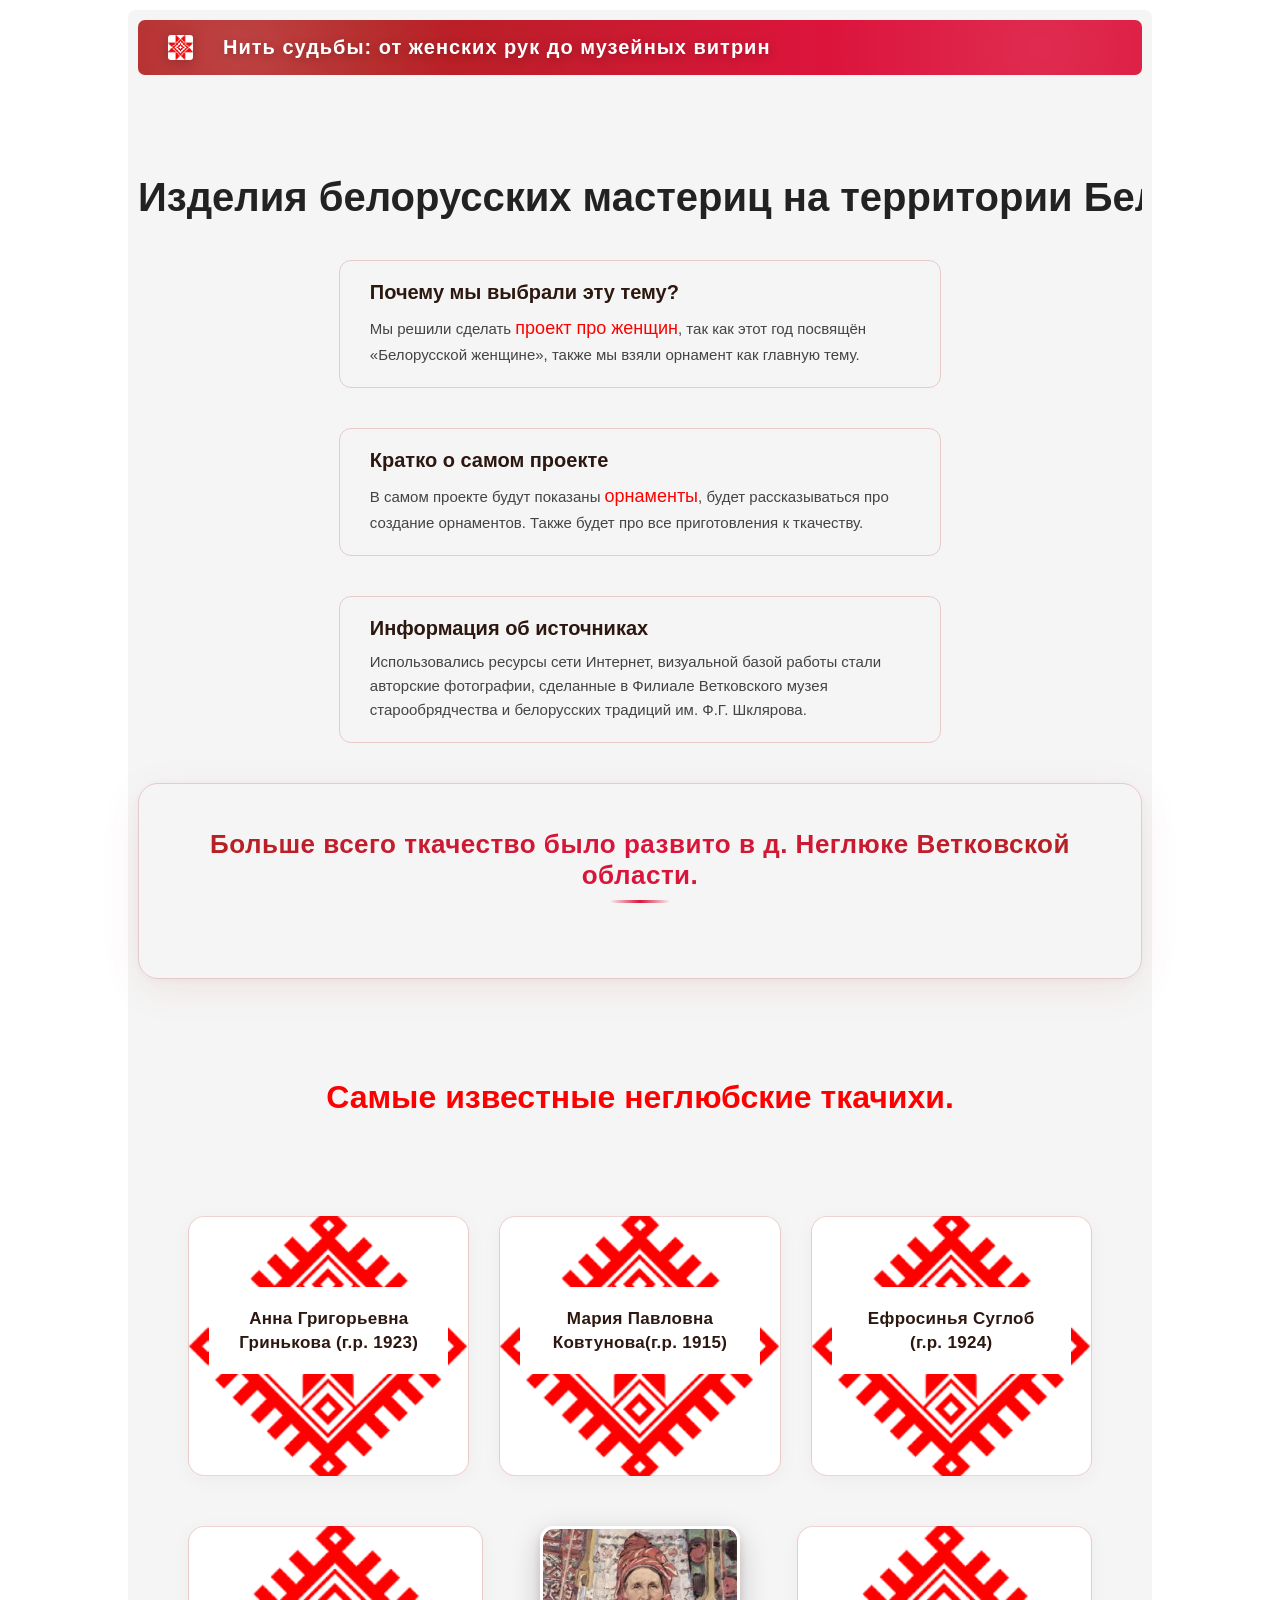
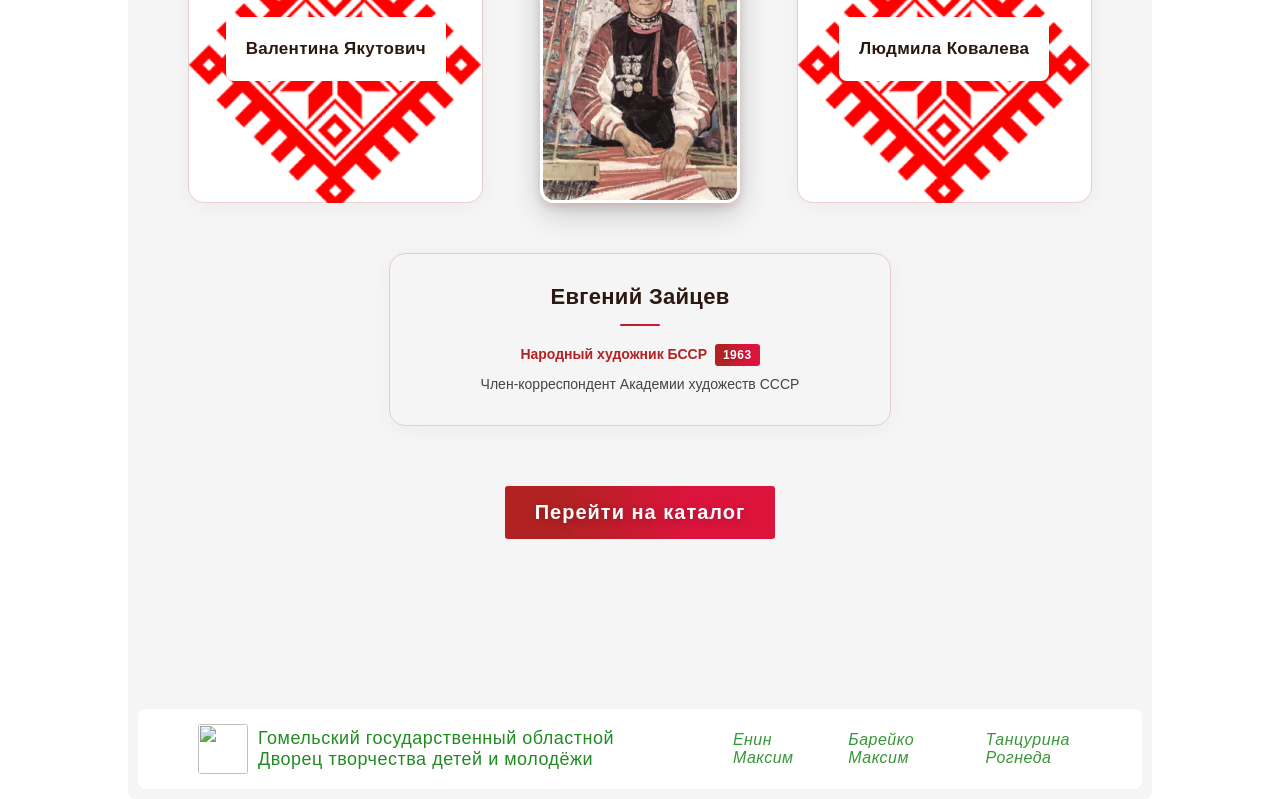
==== commit a0a29cfd: "Add files via upload" ====
--- a/index.html
+++ b/index.html
@@ -1,6 +1,7 @@
 <html lang="ru">
 <head>
 <meta charset="UTF-8">
+<meta name="viewport" content="width=device-width, initial-scale=1, viewport-fit=cover">
 <title>Нить судьбы: от женских рук до музейных витрин</title>
 <link href="https://cdn.jsdelivr.net/npm/@fontsource/montserrat@5.0.5/index.min.css" rel="stylesheet">
 <link rel="stylesheet" href="main.css">
@@ -38,10 +39,10 @@
         <div class="pre-box" style="font-weight: 600; color: #333; margin: auto; margin-bottom: 100px; height: 125px;">
           <h2 style="margin: auto;">Больше всего ткачество было развито в д. Неглюке Ветковской области.</h2>
           <div class="hidden-text">
-            <p style="font-size: 18px;">Центр ручного ткачества: Неглюбка <span style="color: red;">всемирно известна как уникальный и крупнейший центр традиционного белорусского ручного узорного ткачества</span>, которое формировалось с XVIII века.</p>
+            <p style="font-size: 18px;">Центр ручного ткачества: Неглюбка <span style="color: red;">всемирно известна как уникальный и крупнейший центр традиционного белорусского ручного узорного ткачества</span>, которое формировалось с XVIII века.<br>Особую известность приобрели неглюбские рушники, отличающиеся сложной полихромной гаммой (до 25 оттенков) и богатым орнаментальным наследием, насчитывающим <span style="color: red;">более 120 узоров</span>, некоторые из которых восходят к тысячелетним традициям. Геометрические и растительные орнаменты («кривули», «пауки», «яблонька» и пр.) несут в себе зашифрованные пожелания добра, любви, благополучия и здоровья. Уникальность техники, при которой ткачество ведется с изнаночной стороны, обеспечивает неповторимость каждого изделия.<br>С включением неглюбской текстильной традиции списки нематериального культурного наследия ЮНЕСКО насчитывают <span style="color: red;">семь белорусских элементов.</span></p>
           </div>
         </div>
-
+        <h1 style="margin-bottom: 100px; margin-left: auto; margin-right: auto; color: red;">Самые известные неглюбские ткачихи.</h1>
         <div class="box" style="height: 280px;">
           <div class="why">
             <h2>Анна Григорьевна Гринькова (г.р. 1923)</h2>
@@ -92,6 +93,9 @@
           <p class="artist-card__title"><strong>Народный художник БССР</strong> <span class="artist-card__year">1963</span></p>
           <p class="artist-card__title">Член-корреспондент Академии художеств СССР</p>
         </div>
+        <div class="hidden-text">
+            <p style="font-size: 18px;">Евгений Зайцев более всего известен своими масштабными историко-батальными полотнами, такими как «Оборона Брестской крепости в 1941 году» или «Похороны героя». <span style="color: red; font-weight: 600;">Создание портрета неглюбской ткачихи в 1975 году стало для мастера редким и глубоким обращением к лирической, этнографической теме</span> в минуты творческого отдыха от военной тематики. На картине изображена Анна Григорьевна в традиционном, богато украшенном неглюбском народном костюме («строе»). Художник с поразительной точностью передал не только сильный характер прославленной мастерицы, но и сложнейшую фактуру знаменитых неглюбских рушников с их сакральной красно-бело-черной палитрой и геометрическими орнаментами.Сегодня оригинал картины находится в коллекции Национального художественного музея Республики Беларусь в Минске, регулярно экспонируясь на выставках, посвященных белорусскому народному искусству и соцреализму.</p>
+          </div>
       </div>
 
       <a href="book.html" class="button">
--- a/main.css
+++ b/main.css
@@ -632,7 +632,7 @@
   border-radius: 16px;
   background: transparent;
   text-align: center;
-  overflow: hidden;
+  overflow: visible;
   transition: all 0.5s cubic-bezier(0.23, 1, 0.32, 1);
   cursor: pointer;
   position: relative;
@@ -703,6 +703,35 @@
 
 .artist-card:hover .artist-card__divider {
   width: 70px;
+}
+
+/* ===== ARTIST CARD: СКРЫТЫЙ ТЕКСТ ===== */
+.artist-card .hidden-text {
+  max-height: 0;
+  opacity: 0;
+  overflow: hidden;
+  transition: all 0.5s cubic-bezier(0.23, 1, 0.32, 1);
+  padding: 0 15px;
+  background-color: white;
+  border-radius: 8px;
+  margin-top: 0;
+  width: 100%;
+}
+
+.artist-card .hidden-text p {
+  font-size: 14px;
+  color: #555;
+  line-height: 1.6;
+  text-align: center;
+  margin-top: 15px;
+  font-weight: 500;
+}
+
+.artist-card:hover .hidden-text {
+  max-height: 400px;
+  opacity: 1;
+  padding: 15px;
+  margin-top: 15px;
 }
 
 /* ===== МОДАЛЬНОЕ ОКНО ===== */
@@ -885,432 +914,832 @@
 }
 
 /* =========================================================
-   АДАПТИВ ДЛЯ ПЛАНШЕТОВ (до 900px)
-   ========================================================= */
-@media (max-width: 900px) {
+АДАПТИВ: ЭКРАНЫ МЕНЬШЕ МОНИТОРОВ
+========================================================= */
+@media (max-width: 1199px) {
+  html {
+    scrollbar-width: thin;
+    scrollbar-color: #b22222 #ece7e4;
+  }
+
+  html::-webkit-scrollbar {
+    width: 8px;
+    height: 8px;
+  }
+
+  html::-webkit-scrollbar-track {
+    background: #ece7e4;
+  }
+
+  html::-webkit-scrollbar-thumb {
+    background: #b22222;
+    border-radius: 8px;
+  }
+
+  html::-webkit-scrollbar-thumb:hover {
+    background: #dc143c;
+  }
+
   body {
+    padding: env(safe-area-inset-top) env(safe-area-inset-right) env(safe-area-inset-bottom) env(safe-area-inset-left);
+  }
+
+  .body {
+    width: min(1120px, calc(100% - 32px));
+    max-width: none;
+    margin: 12px auto 0 auto;
+    padding: 12px;
+  }
+
+  .nav,
+  .nav-img_and_p,
+  .footer-palace,
+  .authors-footer,
+  .why,
+  .tooltip-container {
+    min-width: 0;
+  }
+
+  .nav {
+    padding: 14px 22px;
+  }
+
+  .nav .brand {
+    font-size: clamp(16px, 1.8vw, 20px);
+    line-height: 1.3;
+    overflow-wrap: break-word;
+  }
+
+  img {
+    max-width: 100%;
+  }
+
+  .title {
+    width: auto;
+    max-width: 920px;
+    margin: clamp(44px, 7vw, 80px) auto 0 auto;
+    padding: 0 12px;
+    font-size: clamp(26px, 3.2vw, 36px);
+    line-height: 1.28;
+    white-space: normal;
+    overflow: visible;
+    animation: none;
+    text-wrap: balance;
+    overflow-wrap: break-word;
+  }
+
+  main>div[style*="width:60%"] {
+    width: min(100%, 960px) !important;
+    margin: clamp(24px, 4vw, 40px) auto !important;
+    padding: clamp(18px, 2.5vw, 26px) clamp(18px, 3vw, 30px) !important;
+  }
+
+  main>div[style*="width:60%"] h2 {
+    font-size: clamp(17px, 2vw, 20px) !important;
+    line-height: 1.35;
+    overflow-wrap: break-word;
+  }
+
+  main>div[style*="width:60%"] .a2 {
+    font-size: 15px !important;
+    line-height: 1.6 !important;
+  }
+
+  .a2 a {
+    font-size: inherit;
+    overflow-wrap: anywhere;
+  }
+
+  .pre-box {
+    width: 100%;
+    max-width: 960px;
+    min-height: 0;
+    margin: clamp(36px, 6vw, 64px) auto !important;
+    padding: clamp(24px, 3.5vw, 40px) clamp(20px, 3.5vw, 40px);
+  }
+
+  .pre-box h2 {
+    max-width: 100%;
+    font-size: clamp(20px, 2.4vw, 26px);
+    line-height: 1.35;
+    overflow-wrap: break-word;
+  }
+
+  .pre-box .hidden-text p {
+    font-size: clamp(15px, 1.6vw, 17px) !important;
+    line-height: 1.65 !important;
+  }
+
+  .box {
+    width: 100%;
+    max-width: 1100px;
+    min-height: 0;
+    gap: clamp(16px, 2vw, 24px);
+    margin-bottom: clamp(32px, 4vw, 48px);
+  }
+
+  .why {
+    padding: clamp(20px, 2.5vw, 28px) clamp(14px, 2vw, 20px);
+  }
+
+  .why h2 {
+    padding: 16px 12px;
+    font-size: clamp(15px, 1.6vw, 17px);
+    line-height: 1.4;
+    overflow-wrap: break-word;
+  }
+
+  .why:hover .hidden-text {
+    max-height: 420px;
+  }
+
+  .pre-box:hover .hidden-text {
+    max-height: 800px;
+  }
+
+  .hidden-text p {
+    overflow-wrap: break-word;
+  }
+
+  .tooltip-container img {
+    max-width: 190px;
+    height: auto;
+  }
+
+  .tooltip-container {
+    flex-direction: column;
+    gap: 12px;
+  }
+
+  .tooltip-text,
+  .tooltip-container:hover .tooltip-text,
+  .tooltip-container:active .tooltip-text {
+    position: static;
+    width: 100%;
+    max-width: 100%;
+    margin: 0;
+    padding: 10px 12px;
+    font-size: 12px;
+    line-height: 1.45;
+    opacity: 1;
+    visibility: visible;
+    transform: none;
+    pointer-events: auto;
+  }
+
+  .tooltip-text::after {
+    display: none;
+  }
+
+  .tooltip-container:hover img {
+    transform: none;
+    box-shadow: 0 10px 30px rgba(0, 0, 0, 0.2), 0 4px 10px rgba(178, 34, 34, 0.15);
+    filter: sepia(0.15) contrast(1.05);
+  }
+
+  .artist-card {
+    width: min(100%, 620px);
+    margin-bottom: clamp(36px, 5vw, 56px);
+    padding: clamp(22px, 3vw, 30px) clamp(18px, 3vw, 32px);
+  }
+
+  .artist-card__name {
+    font-size: clamp(18px, 2.2vw, 22px);
+    overflow-wrap: break-word;
+  }
+
+  .artist-card__title {
+    font-size: clamp(13px, 1.4vw, 14px);
+    overflow-wrap: break-word;
+  }
+
+  .artist-card:hover .hidden-text {
+    max-height: 500px;
+  }
+
+  .button {
+    max-width: 100%;
+    margin: 8px auto 0 auto;
+    padding: 14px 28px;
+    justify-content: center;
+    text-align: center;
+  }
+
+  .button_a {
+    font-size: clamp(16px, 1.8vw, 20px);
+    line-height: 1.3;
+  }
+
+  footer {
+    margin-top: clamp(56px, 8vw, 110px);
+    padding: 20px 24px;
+    gap: 20px;
+  }
+
+  .footer-palace {
+    flex: 1 1 auto;
+    width: auto;
+    margin-right: 20px;
+  }
+
+  .img-footer {
+    flex: 0 0 auto;
+    margin-left: 0;
+  }
+
+  .palace {
+    font-size: clamp(14px, 1.6vw, 18px);
+    line-height: 1.4;
+    overflow-wrap: break-word;
+  }
+
+  .authors-footer {
+    flex: 0 1 auto;
+    flex-wrap: wrap;
+    justify-content: flex-end;
+    gap: 8px 18px;
+  }
+
+  .author1-footer,
+  .author2-footer,
+  .author3-footer {
+    margin-right: 0;
+    font-size: clamp(12px, 1.4vw, 16px);
+    line-height: 1.4;
+  }
+
+  .modal-content {
+    width: min(100%, 900px);
+    max-height: 100%;
+    padding: 56px 16px 18px;
+    justify-content: flex-start;
+    overflow-y: auto;
+    overscroll-behavior: contain;
+    scrollbar-width: thin;
+    scrollbar-color: #b22222 rgba(255, 255, 255, 0.14);
+  }
+
+  .modal-content::-webkit-scrollbar {
+    width: 8px;
+  }
+
+  .modal-content::-webkit-scrollbar-track {
+    background: rgba(255, 255, 255, 0.14);
+    border-radius: 8px;
+  }
+
+  .modal-content::-webkit-scrollbar-thumb {
+    background: #b22222;
+    border-radius: 8px;
+  }
+
+  .modal-content::-webkit-scrollbar-thumb:hover {
+    background: #dc143c;
+  }
+
+  .modal-close {
+    top: 8px;
+    right: 8px;
+  }
+
+  #modalImage {
+    width: auto;
+    max-width: 100%;
+    max-height: min(68vh, 720px);
+    max-height: min(68dvh, 720px);
+  }
+
+  .modal-arrow {
+    padding: 14px 18px;
+    font-size: 24px;
+    border-radius: 50%;
+  }
+
+  .modal-arrow-left {
+    left: 8px;
+  }
+
+  .modal-arrow-right {
+    right: 8px;
+  }
+
+  .modal-caption {
+    max-width: 100%;
+    margin-top: 14px;
+    font-size: 15px;
+    overflow-wrap: break-word;
+  }
+
+  .modal-counter {
+    margin-top: 12px;
+    font-size: 16px;
+  }
+}
+
+/* =========================================================
+ПЛАНШЕТЫ
+========================================================= */
+@media (max-width: 1023px) {
+  .body {
+    width: calc(100% - 28px);
     padding: 10px;
   }
 
+  .nav {
+    padding: 14px 18px;
+  }
+
+  .nav-img_and_p {
+    width: 100%;
+    justify-content: flex-start;
+    gap: 14px;
+  }
+
+  .nav .brand {
+    margin-left: 0;
+    text-align: left;
+  }
+
+  .box {
+    display: grid;
+    grid-template-columns: repeat(2, minmax(0, 1fr));
+    max-width: 760px;
+    gap: 20px;
+    padding: 0;
+    align-items: stretch;
+  }
+
+  .box>.why {
+    width: 80%;
+    max-width: none;
+    margin: auto;
+  }
+
+  .box>.tooltip-container {
+    grid-column: 1 / -1;
+    order: -1;
+    width: 100%;
+    max-width: 320px;
+    justify-self: center;
+    padding: 4px 0 12px;
+  }
+
+  .neglubka>.box:nth-of-type(2)>.why:last-child {
+    grid-column: 1 / -1;
+  }
+
+  .tooltip-container img {
+    max-width: 240px;
+  }
+
+  footer {
+    flex-direction: column;
+    align-items: center;
+    text-align: center;
+    gap: 16px;
+  }
+
+  .footer-palace {
+    flex-direction: row;
+    justify-content: center;
+    width: 100%;
+    margin-right: 0;
+    gap: 12px;
+  }
+
+  .authors-footer {
+    width: 100%;
+    justify-content: center;
+    gap: 8px 22px;
+  }
+}
+
+/* =========================================================
+БОЛЬШИЕ ТЕЛЕФОНЫ / УЗКИЕ ПЛАНШЕТЫ
+========================================================= */
+@media (max-width: 767px) {
+
+  body,
+  body::before {
+    background-attachment: scroll;
+  }
+
   .body {
-    max-width: 100%;
+    width: calc(100% - 20px);
+    margin-top: 10px;
     padding: 8px;
+    border-radius: 10px;
   }
 
   .nav {
     flex-direction: column;
     align-items: center;
-    padding: 15px 20px;
-    gap: 12px;
+    padding: 14px 16px;
+    gap: 10px;
+    border-radius: 10px;
   }
 
   .nav-img_and_p {
     flex-direction: column;
     align-items: center;
+    justify-content: center;
     gap: 8px;
     text-align: center;
   }
 
   .nav .brand {
-    margin-left: 0;
-    font-size: 18px;
+    font-size: 16px;
     text-align: center;
-  }
-
-  .nav p {
-    font-size: 13px;
-    text-align: center;
-  }
-
-  .nav .author1,
-  .nav .author2 {
-    margin-right: 10px;
+    letter-spacing: 0.4px;
   }
 
   .title {
-    font-size: 28px;
-    margin: 50px 0 0 0;
-    white-space: normal;
-    line-height: 1.3;
-    padding: 0 15px;
+    max-width: 560px;
+    margin-top: 36px;
+    padding: 0 8px;
+    font-size: clamp(22px, 5.4vw, 28px);
+    line-height: 1.32;
+  }
+
+  main>div[style*="width:60%"] {
+    width: 100% !important;
+    margin: 24px auto !important;
+    padding: 18px 16px !important;
+  }
+
+  main>div[style*="width:60%"] h2 {
+    font-size: 17px !important;
+  }
+
+  main>div[style*="width:60%"] .a2 {
+    font-size: 14px !important;
+  }
+
+  .pre-box {
+    margin: 32px auto !important;
+    padding: 24px 18px;
+    border-radius: 16px;
+  }
+
+  .pre-box h2 {
+    font-size: 20px;
   }
 
   .box {
-    width: 92%;
+    display: flex;
     flex-direction: column;
-    padding: 30px 0;
-    gap: 20px;
-    align-items: center;
+    align-items: stretch;
+    max-width: 560px;
+    gap: 16px;
+    margin-bottom: 28px;
+  }
+
+  .box>.tooltip-container {
+    order: 0;
+    grid-column: auto;
+    max-width: 300px;
+    padding: 0;
+    align-self: center;
+  }
+
+  .neglubka>.box:nth-of-type(2)>.why:last-child {
+    grid-column: auto;
   }
 
   .why {
     width: 100%;
-    max-width: 500px;
-  }
-
-  .old-new-ornament {
+    max-width: none;
+    flex: 0 0 auto;
+    padding: 18px 14px;
+    border-radius: 14px;
+  }
+
+  .why h2 {
+    margin: 0 auto;
+    padding: 14px 12px;
+    font-size: 16px;
+  }
+
+  .why .hidden-text,
+  .why:hover .hidden-text,
+  .why:active .hidden-text {
+    max-height: none;
+    margin-top: 12px;
+    padding: 12px 10px 10px;
+    opacity: 1;
+    overflow: visible;
+  }
+
+  .pre-box .hidden-text,
+  .pre-box:hover .hidden-text,
+  .pre-box:active .hidden-text {
+    max-height: none;
+    margin-top: 12px;
+    padding: 16px 12px 10px;
+    opacity: 1;
+    overflow: visible;
+  }
+
+  .hidden-text p {
+    margin-top: 0;
+    font-size: 14px;
+    line-height: 1.6;
+  }
+
+  .pre-box .hidden-text p {
+    font-size: 15px !important;
+  }
+
+  .tooltip-container {
+    flex-direction: column;
+    gap: 12px;
+  }
+
+  .tooltip-container img {
+    max-width: 240px;
+    border-radius: 12px;
+  }
+
+  .tooltip-text,
+  .tooltip-container:hover .tooltip-text,
+  .tooltip-container:active .tooltip-text {
+    position: static;
+    width: 100%;
+    max-width: 100%;
+    margin: 0;
+    padding: 10px 12px;
+    font-size: 12px;
+    line-height: 1.45;
+    opacity: 1;
+    visibility: visible;
+    transform: none;
+    pointer-events: auto;
+  }
+
+  .tooltip-text::after {
     display: none;
   }
 
-  .why h2 {
-    font-size: 17px;
-    padding: 20px 15px;
+  .artist-card {
+    width: 100%;
+    max-width: 560px;
+    margin-bottom: 36px;
+    padding: 22px 18px;
+    border-radius: 14px;
+  }
+
+  .artist-card__name {
+    font-size: 19px;
+  }
+
+  .artist-card__title {
+    font-size: 13px;
+  }
+
+  /* На узких экранах скрытый текст artist-card всегда виден */
+  .artist-card .hidden-text,
+  .artist-card:hover .hidden-text,
+  .artist-card:active .hidden-text {
+    max-height: none;
+    opacity: 1;
+    margin-top: 15px;
+    padding: 15px;
+    overflow: visible;
+  }
+
+  .artist-card .hidden-text p {
+    font-size: 14px;
+    line-height: 1.6;
+    margin-top: 0;
   }
 
   .button {
-    padding: 14px 28px;
+    width: min(100%, 340px);
+    padding: 14px 22px;
+    border-radius: 8px;
   }
 
   .button_a {
-    font-size: 18px;
+    font-size: 16px;
+    letter-spacing: 0.4px;
   }
 
   footer {
-    flex-direction: column;
-    margin: 80px auto 0 auto;
-    padding: 20px;
-    gap: 20px;
-    text-align: center;
+    margin-top: 56px;
+    padding: 20px 16px;
+    gap: 16px;
+    border-radius: 10px;
   }
 
   .footer-palace {
-    width: 100%;
-    margin-right: 0;
     flex-direction: column;
     gap: 10px;
   }
 
   .img-footer {
-    margin-left: 0;
+    width: 46px;
+    height: 46px;
+    margin-right: 0;
   }
 
   .palace {
-    font-size: 16px;
+    font-size: 15px;
     text-align: center;
   }
 
   .authors-footer {
     flex-direction: column;
-    gap: 8px;
-    width: 100%;
+    gap: 6px;
   }
 
   .author1-footer,
   .author2-footer,
   .author3-footer {
+    font-size: 13px;
+    text-align: center;
+  }
+
+  .modal-content {
+    width: 100%;
+    padding: 56px 10px 16px;
+  }
+
+  #modalImage {
+    max-height: 58vh;
+    max-height: 58dvh;
+    border-radius: 8px;
+  }
+
+  .modal-close {
+    top: 8px;
+    right: 8px;
+    width: 44px;
+    height: 44px;
+    padding: 0;
+    font-size: 28px;
+    background: rgba(0, 0, 0, 0.5);
+    border-radius: 50%;
+  }
+
+  .modal-arrow {
+    min-width: 44px;
+    min-height: 44px;
+    padding: 10px 14px;
+    font-size: 20px;
+  }
+
+  .modal-arrow-left {
+    left: 6px;
+  }
+
+  .modal-arrow-right {
+    right: 6px;
+  }
+
+  .modal-caption {
+    margin-top: 12px;
+    padding: 10px 12px;
+    font-size: 13px;
+    line-height: 1.45;
+  }
+
+  .modal-counter {
+    margin-top: 10px;
+    padding: 8px 16px;
     font-size: 14px;
   }
-
-  .author1-footer,
-  .author2-footer {
-    margin-right: 0;
-  }
-
-  .tooltip-container img {
-    max-width: 250px;
-    height: 280px;
-  }
-
-  .pre-box h2 {
-    font-size: 22px;
-  }
-
-  .pre-box .hidden-text p {
-    font-size: 15px !important;
-  }
-
-  .artist-card {
-    width: 90%;
-    max-width: 500px;
-    padding: 25px 20px;
-  }
-
-  .artist-card__name {
-    font-size: 20px;
-  }
-
-  /* Модалка на планшете */
-  .modal-arrow {
-    padding: 15px 20px;
-    font-size: 24px;
-  }
-
-  .modal-arrow-left {
-    left: 10px;
-  }
-
-  .modal-arrow-right {
-    right: 10px;
-  }
-
-  .modal-close {
-    top: -30px;
-    font-size: 32px;
-  }
 }
 
 /* =========================================================
-   АДАПТИВ ДЛЯ ТЕЛЕФОНОВ (до 600px)
-   ========================================================= */
-@media (max-width: 600px) {
-  body {
+ТЕЛЕФОНЫ
+========================================================= */
+@media (max-width: 480px) {
+  .body {
+    width: calc(100% - 12px);
+    margin-top: 6px;
     padding: 6px;
   }
 
-  .body {
-    max-width: 100%;
-    padding: 6px;
-    margin-top: 6px;
-    border-radius: 10px;
-  }
-
-  /* Навигация компактная */
   .nav {
     padding: 12px 14px;
-    gap: 10px;
-    border-radius: 10px;
   }
 
   .nav .brand {
-    font-size: 16px;
-    letter-spacing: 0.5px;
-    margin-left: 0;
-    line-height: 1.3;
-    text-align: center;
-  }
-
-  .nav p {
-    font-size: 12px;
-  }
-
-  .nav .author1,
-  .nav .author2 {
-    margin-right: 6px;
+    font-size: 15px;
   }
 
   .img-nav {
-    width: 22px;
-    height: 22px;
-  }
-
-  /* Заголовок */
+    width: 24px;
+    height: 24px;
+  }
+
   .title {
+    margin-top: 28px;
     font-size: 22px;
-    margin: 35px 0 0 0;
-    white-space: normal;
-    line-height: 1.35;
-    padding: 0 12px;
-    letter-spacing: 0.3px;
-  }
-
-  /* Блоки */
+  }
+
+  main>div[style*="width:60%"] {
+    margin: 20px auto !important;
+    padding: 16px 14px !important;
+  }
+
+  main>div[style*="width:60%"] h2 {
+    font-size: 16px !important;
+  }
+
+  main>div[style*="width:60%"] .a2 {
+    font-size: 13px !important;
+  }
+
+  .pre-box {
+    margin: 28px auto !important;
+    padding: 20px 14px;
+  }
+
+  .pre-box h2 {
+    font-size: 18px;
+  }
+
+  .pre-box .hidden-text p {
+    font-size: 14px !important;
+  }
+
   .box {
-    width: 100%;
-    gap: 16px;
-    padding: 20px 0;
-    margin-bottom: 30px;
+    gap: 14px;
+    margin-bottom: 24px;
   }
 
   .why {
-    padding: 20px 14px;
-    border-radius: 14px;
+    padding: 16px 12px;
   }
 
   .why h2 {
+    padding: 12px 10px;
     font-size: 15px;
-    padding: 16px 12px;
-    line-height: 1.45;
   }
 
   .hidden-text p {
     font-size: 13px;
-    line-height: 1.55;
-  }
-
-  /* Pre-box */
-  .pre-box {
-    padding: 24px 16px;
-    margin: 0 0 60px 0;
-    border-radius: 14px;
-  }
-
-  .pre-box h2 {
-    font-size: 18px;
-    padding-bottom: 10px;
-  }
-
-  .pre-box h2::after {
-    width: 50px;
-  }
-
-  .pre-box .hidden-text p {
-    font-size: 14px !important;
-    line-height: 1.6 !important;
-  }
-
-  /* Картинка-тултип */
+  }
+
   .tooltip-container img {
     max-width: 220px;
-    height: auto;
-    border-radius: 12px;
-  }
-
-  .tooltip-text {
-    font-size: 12px;
-    padding: 10px 14px;
-    max-width: 220px;
-    bottom: calc(100% + 12px);
-  }
-
-  /* Карточка художника */
+  }
+
   .artist-card {
-    width: 95%;
-    padding: 20px 16px;
-    margin-bottom: 40px;
-    border-radius: 14px;
+    margin-bottom: 32px;
+    padding: 20px 14px;
   }
 
   .artist-card__name {
     font-size: 18px;
-    margin-bottom: 10px;
   }
 
   .artist-card__title {
+    font-size: 12px;
+  }
+
+  .artist-card .hidden-text p {
     font-size: 13px;
   }
 
-  .artist-card__divider {
-    margin-bottom: 14px;
-  }
-
-  /* Кнопка */
   .button {
-    padding: 14px 24px;
     width: 100%;
-    max-width: 300px;
-    justify-content: center;
-    border-radius: 8px;
+    max-width: 320px;
+    padding: 14px 18px;
   }
 
   .button_a {
-    font-size: 16px;
-    letter-spacing: 0.5px;
-  }
-
-  /* Футер */
+    font-size: 15px;
+  }
+
   footer {
-    flex-direction: column;
-    margin: 50px auto 0 auto;
-    padding: 18px 14px;
-    gap: 16px;
-    text-align: center;
-    border-radius: 10px;
-  }
-
-  .footer-palace {
-    width: 100%;
-    margin-right: 0;
-    flex-direction: column;
-    gap: 8px;
-  }
-
-  .img-footer {
-    width: 44px;
-    height: 44px;
-    margin-left: 0;
+    margin-top: 44px;
+    padding: 18px 12px;
   }
 
   .palace {
     font-size: 14px;
-    line-height: 1.4;
-  }
-
-  .authors-footer {
-    flex-direction: column;
-    gap: 6px;
-    width: 100%;
   }
 
   .author1-footer,
   .author2-footer,
   .author3-footer {
     font-size: 12px;
-    line-height: 1.4;
-  }
-
-  .author1-footer,
-  .author2-footer {
-    margin-right: 0;
-  }
-
-  /* Модалка на телефоне */
-  .modal {
-    padding: 0;
-  }
-
-  .modal-content {
-    width: 100%;
-    padding: 50px 10px 20px;
-    height: 100dvh;
-    justify-content: center;
   }
 
   #modalImage {
-    max-height: 60dvh;
-    border-radius: 8px;
-  }
-
-  .modal-close {
-    top: 10px;
-    right: 10px;
-    font-size: 28px;
-    background: rgba(0, 0, 0, 0.5);
-    border-radius: 50%;
-    width: 44px;
-    height: 44px;
-    padding: 0;
-  }
-
-  .modal-arrow {
-    padding: 10px 14px;
-    font-size: 20px;
-    min-width: 44px;
-    min-height: 44px;
-    border-radius: 50%;
-  }
-
-  .modal-arrow-left {
-    left: 8px;
-  }
-
-  .modal-arrow-right {
-    right: 8px;
-  }
-
-  .modal-counter {
-    font-size: 14px;
-    padding: 8px 18px;
-    margin-top: 12px;
-  }
-
-  .modal-caption {
-    font-size: 13px;
-    padding: 10px 14px;
-    margin-top: 10px;
-    max-width: 100%;
-    line-height: 1.45;
+    max-height: 55vh;
+    max-height: 55dvh;
   }
 }
 
 /* =========================================================
-   МАЛЕНЬКИЕ ТЕЛЕФОНЫ (до 400px)
-   ========================================================= */
-@media (max-width: 400px) {
-  body {
-    padding: 4px;
-  }
-
+МАЛЕНЬКИЕ ТЕЛЕФОНЫ
+========================================================= */
+@media (max-width: 360px) {
   .body {
+    width: calc(100% - 8px);
     padding: 4px;
   }
 
@@ -1320,95 +1749,44 @@
 
   .nav .brand {
     font-size: 14px;
-  }
-
-  .nav p {
-    font-size: 11px;
+    letter-spacing: 0.2px;
   }
 
   .title {
-    font-size: 18px;
-    margin: 25px 0 0 0;
-  }
-
-  .box {
-    gap: 14px;
-    padding: 16px 0;
-  }
-
-  .why {
-    padding: 16px 12px;
+    margin-top: 24px;
+    font-size: 20px;
+  }
+
+  .pre-box {
+    padding: 18px 12px;
+  }
+
+  .pre-box h2 {
+    font-size: 17px;
   }
 
   .why h2 {
     font-size: 14px;
-    padding: 14px 10px;
-  }
-
-  .pre-box {
-    padding: 20px 14px;
-    margin-bottom: 50px;
-  }
-
-  .pre-box h2 {
-    font-size: 16px;
-  }
-
-  .pre-box .hidden-text p {
-    font-size: 13px !important;
   }
 
   .tooltip-container img {
-    max-width: 180px;
-  }
-
-  .tooltip-text {
-    font-size: 11px;
-    padding: 8px 12px;
-    max-width: 180px;
-  }
-
-  .artist-card {
-    padding: 18px 14px;
+    max-width: 190px;
   }
 
   .artist-card__name {
-    font-size: 16px;
-  }
-
-  .artist-card__title {
+    font-size: 17px;
+  }
+
+  .artist-card .hidden-text p {
     font-size: 12px;
-  }
-
-  .button {
-    padding: 12px 20px;
   }
 
   .button_a {
     font-size: 14px;
   }
 
-  footer {
-    padding: 14px 12px;
-    margin-top: 40px;
-  }
-
-  .palace {
-    font-size: 13px;
-  }
-
-  .author1-footer,
-  .author2-footer,
-  .author3-footer {
-    font-size: 11px;
-  }
-
   .modal-content {
-    padding: 45px 6px 15px;
-  }
-
-  #modalImage {
-    max-height: 55dvh;
+    padding: 52px 6px 12px;
   }
 
   .modal-arrow {
@@ -1418,7 +1796,7 @@
 
   .modal-caption {
     font-size: 12px;
-    padding: 8px 12px;
+    padding: 8px 10px;
   }
 
   .modal-counter {
@@ -1428,65 +1806,83 @@
 }
 
 /* =========================================================
-   ГОРИЗОНТАЛЬНАЯ ОРИЕНТАЦИЯ ТЕЛЕФОНА
-   ========================================================= */
+НИЗКИЕ ЭКРАНЫ / ГОРИЗОНТАЛЬНАЯ ОРИЕНТАЦИЯ
+========================================================= */
 @media (max-height: 500px) and (orientation: landscape) {
   .title {
-    margin: 20px 0 0 0;
+    margin-top: 24px;
     font-size: 22px;
   }
 
+  .pre-box {
+    margin-top: 28px !important;
+    margin-bottom: 28px !important;
+    padding-top: 20px;
+    padding-bottom: 20px;
+  }
+
   .box {
-    gap: 14px;
-    padding: 15px 0;
-    margin-bottom: 20px;
-  }
-
-  .pre-box {
-    margin-bottom: 40px;
-    padding: 20px 16px;
+    margin-bottom: 24px;
   }
 
   footer {
-    margin-top: 30px;
+    margin-top: 36px;
   }
 
   .modal-content {
-    padding: 10px;
+    padding-top: 52px;
+    padding-bottom: 12px;
   }
 
   #modalImage {
-    max-height: 75dvh;
+    max-height: max(120px, calc(100vh - 180px));
+    max-height: max(120px, calc(100dvh - 180px));
   }
 
   .modal-caption {
-    font-size: 13px;
     margin-top: 8px;
+    font-size: 12px;
   }
 
   .modal-counter {
     margin-top: 8px;
+    font-size: 13px;
   }
 
   .modal-close {
-    top: 5px;
-    right: 5px;
+    top: 6px;
+    right: 6px;
   }
 }
 
 /* =========================================================
-   УЛУЧШЕНИЯ ДЛЯ TOUCH-УСТРОЙСТВ
-   ========================================================= */
-@media (hover: none) and (pointer: coarse) {
-
-  /* На тач-устройствах убираем hover-эффекты, заменяем на active */
+TOUCH-УСТРОЙСТВА
+========================================================= */
+@media (hover: none),
+(pointer: coarse) {
+
+  body,
+  body::before {
+    background-attachment: scroll;
+  }
+
   .why:hover {
     transform: none;
+    border-color: rgba(178, 34, 34, 0.2);
     box-shadow: 0 4px 20px rgba(0, 0, 0, 0.04);
   }
 
+  .why:hover::before {
+    transform: scaleX(0);
+  }
+
+  .why:hover h2 {
+    color: #2c1810;
+    transform: none;
+  }
+
   .why:active {
-    transform: scale(0.98);
+    transform: scale(0.99);
     border-color: rgba(220, 20, 60, 0.4);
     box-shadow: 0 10px 30px rgba(178, 34, 34, 0.15);
   }
@@ -1499,10 +1895,18 @@
     color: #b22222;
   }
 
+  .why .hidden-text,
+  .why:hover .hidden-text,
   .why:active .hidden-text {
-    max-height: 250px;
+    max-height: none;
+    margin-top: 12px;
+    padding: 12px 10px 10px;
     opacity: 1;
-    padding: 0 5px 5px 5px;
+    overflow: visible;
+  }
+
+  .hidden-text p {
+    margin-top: 0;
   }
 
   .pre-box:hover {
@@ -1510,21 +1914,35 @@
   }
 
   .pre-box:active {
-    transform: scale(0.99);
-  }
-
+    transform: scale(0.995);
+  }
+
+  .pre-box .hidden-text,
+  .pre-box:hover .hidden-text,
   .pre-box:active .hidden-text {
-    max-height: 600px;
+    max-height: none;
+    margin-top: 12px;
+    padding: 16px 12px 10px;
     opacity: 1;
-    padding: 20px 16px 10px 16px;
+    overflow: visible;
   }
 
   .artist-card:hover {
     transform: none;
+    border-color: rgba(178, 34, 34, 0.2);
+    box-shadow: 0 4px 20px rgba(0, 0, 0, 0.04);
+  }
+
+  .artist-card:hover .artist-card__name {
+    color: #2c1810;
+  }
+
+  .artist-card:hover .artist-card__divider {
+    width: 40px;
   }
 
   .artist-card:active {
-    transform: scale(0.98);
+    transform: scale(0.99);
     border-color: rgba(220, 20, 60, 0.4);
   }
 
@@ -1536,24 +1954,81 @@
     width: 70px;
   }
 
+  /* На touch-устройствах скрытый текст artist-card всегда виден */
+  .artist-card .hidden-text,
+  .artist-card:hover .hidden-text,
+  .artist-card:active .hidden-text {
+    max-height: none;
+    opacity: 1;
+    margin-top: 15px;
+    padding: 15px;
+    overflow: visible;
+  }
+
+  .artist-card .hidden-text p {
+    margin-top: 0;
+  }
+
+  .tooltip-container {
+    flex-direction: column;
+    gap: 12px;
+  }
+
   .tooltip-container:hover img {
     transform: none;
+    box-shadow: 0 10px 30px rgba(0, 0, 0, 0.2), 0 4px 10px rgba(178, 34, 34, 0.15);
+    filter: sepia(0.15) contrast(1.05);
   }
 
   .tooltip-container:active img {
-    transform: scale(0.97);
+    transform: scale(0.98);
     box-shadow: 0 15px 35px rgba(178, 34, 34, 0.25);
   }
 
-  /* Показываем тултип при тапе */
+  .tooltip-text,
+  .tooltip-container:hover .tooltip-text,
   .tooltip-container:active .tooltip-text {
+    position: static;
+    width: 100%;
+    max-width: 100%;
+    margin: 0;
+    padding: 10px 12px;
+    font-size: 12px;
+    line-height: 1.45;
     opacity: 1;
     visibility: visible;
-    transform: translateX(-50%) translateY(0);
-  }
-}
-
-/* Отключаем анимации для пользователей, предпочитающих reduced motion */
+    transform: none;
+    pointer-events: auto;
+  }
+
+  .tooltip-text::after {
+    display: none;
+  }
+
+  .logo:hover {
+    transform: none;
+  }
+
+  .modal-close:hover {
+    color: #ffffff;
+    transform: none;
+  }
+
+  .modal-close:active {
+    transform: scale(0.95);
+  }
+
+  .modal-arrow:hover {
+    background: linear-gradient(135deg, rgba(178, 34, 34, 0.9) 0%, rgba(220, 20, 60, 0.9) 100%);
+    transform: translateY(-50%);
+    box-shadow: none;
+  }
+
+  .modal-arrow:active {
+    transform: translateY(-50%) scale(0.95);
+  }
+}
+
 @media (prefers-reduced-motion: reduce) {
 
   *,
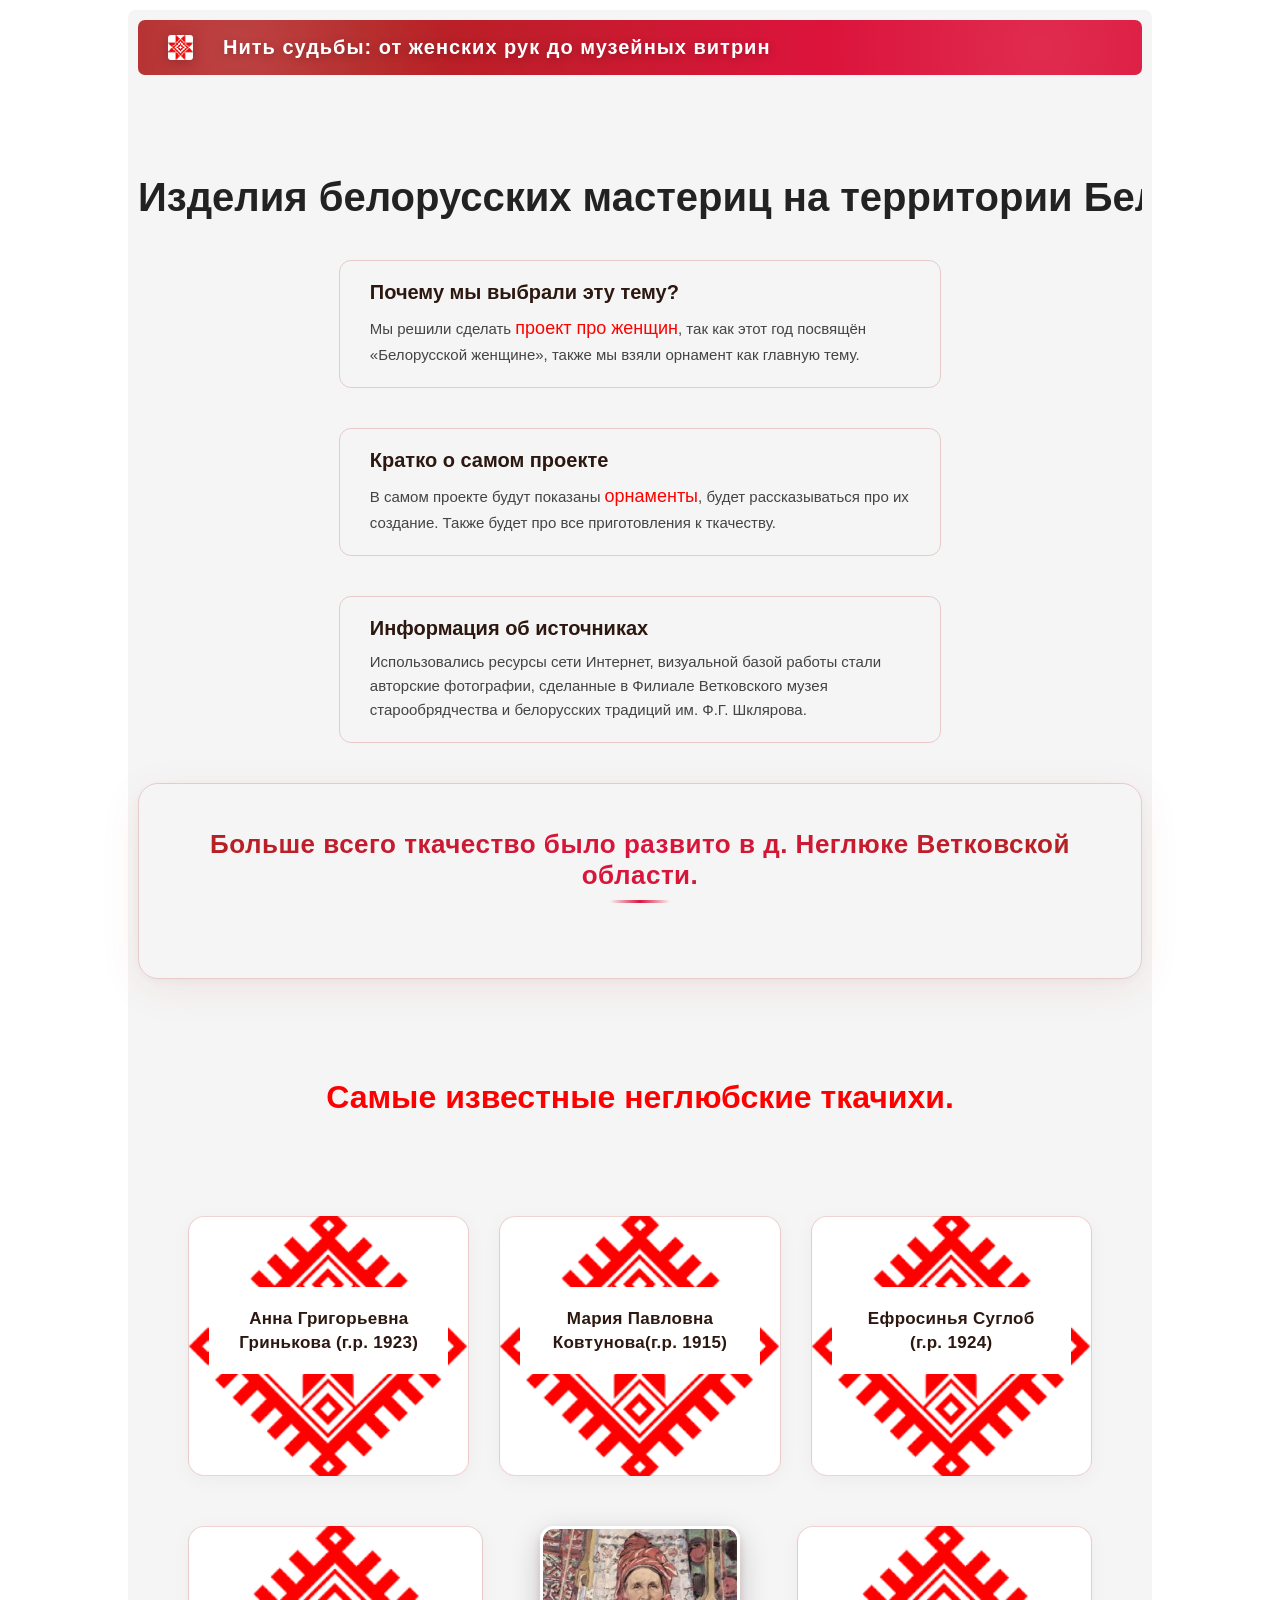
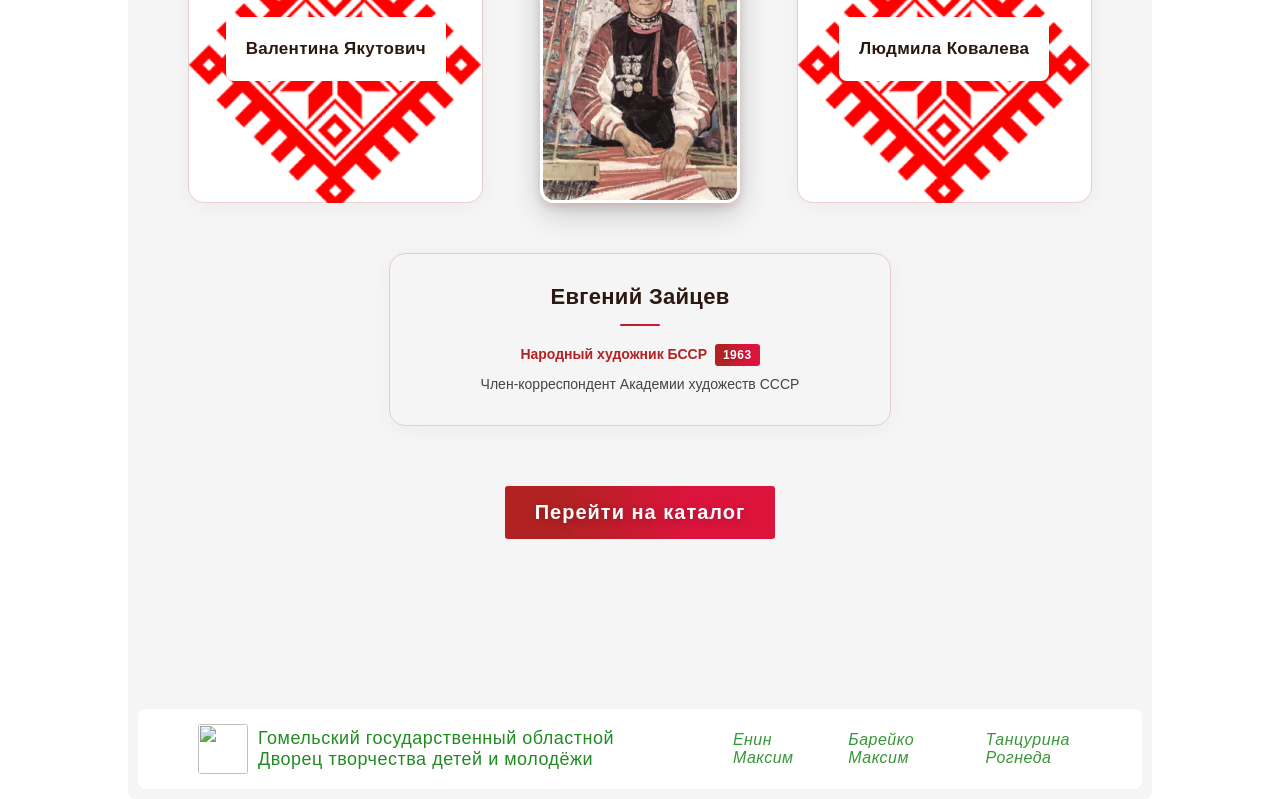
==== commit 7445c362: "Add files via upload" ====
--- a/index.html
+++ b/index.html
@@ -27,7 +27,7 @@
 
       <div style="width:60%; margin:40px auto; padding:20px 30px; border:1px solid rgba(178,34,34,0.2); border-radius:12px; background:transparent;">
         <h2 style="font-size:20px; color:#2c1810; margin-bottom:10px;">Кратко о самом проекте</h2>
-        <p class="a2" style="font-size:15px; line-height:1.6;">В самом проекте будут показаны <a href="https://kirmash.by/belorusskij-ornament">орнаменты</a>, будет рассказываться про создание орнаментов. Также будет про все приготовления к ткачеству.</p>
+        <p class="a2" style="font-size:15px; line-height:1.6;">В самом проекте будут показаны <a href="https://kirmash.by/belorusskij-ornament">орнаменты</a>, будет рассказываться про их создание. Также будет про все приготовления к ткачеству.</p>
       </div>
 
       <div style="width:60%; margin:40px auto; padding:20px 30px; border:1px solid rgba(178,34,34,0.2); border-radius:12px; background:transparent;">
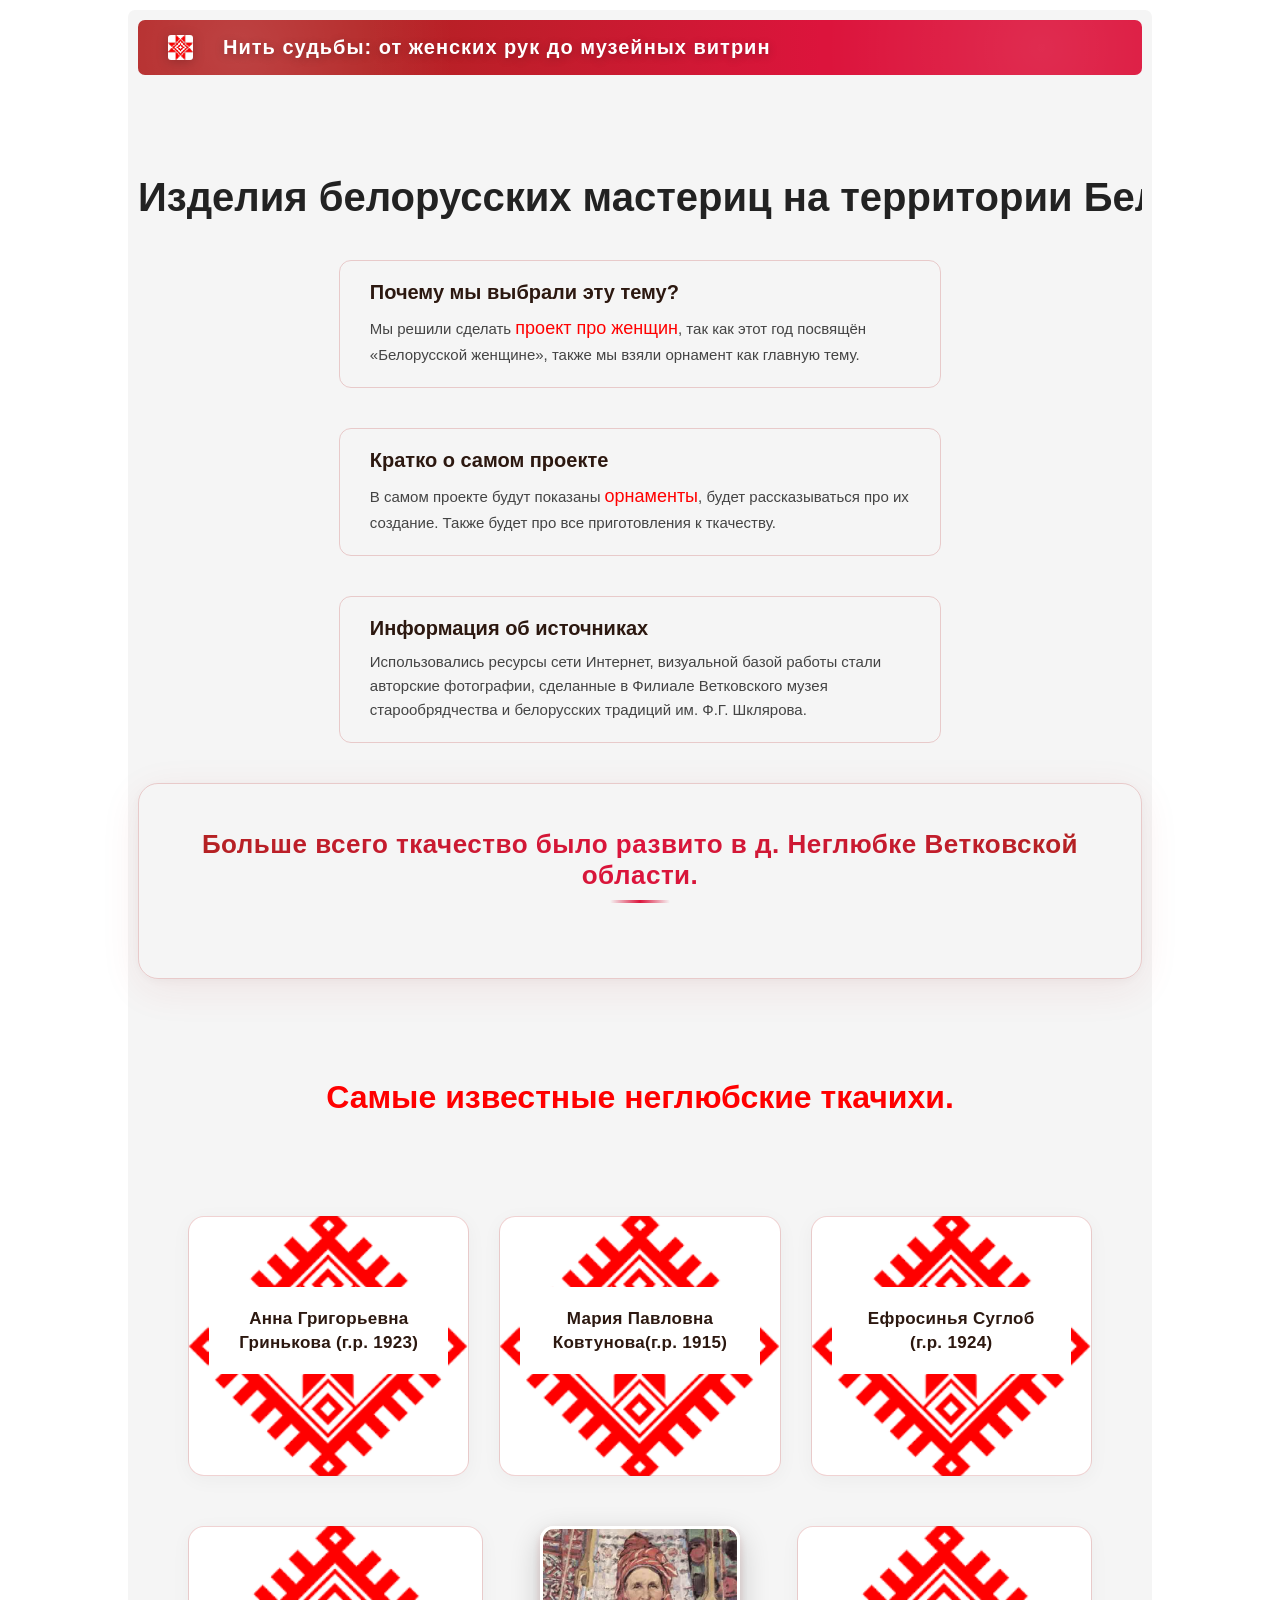
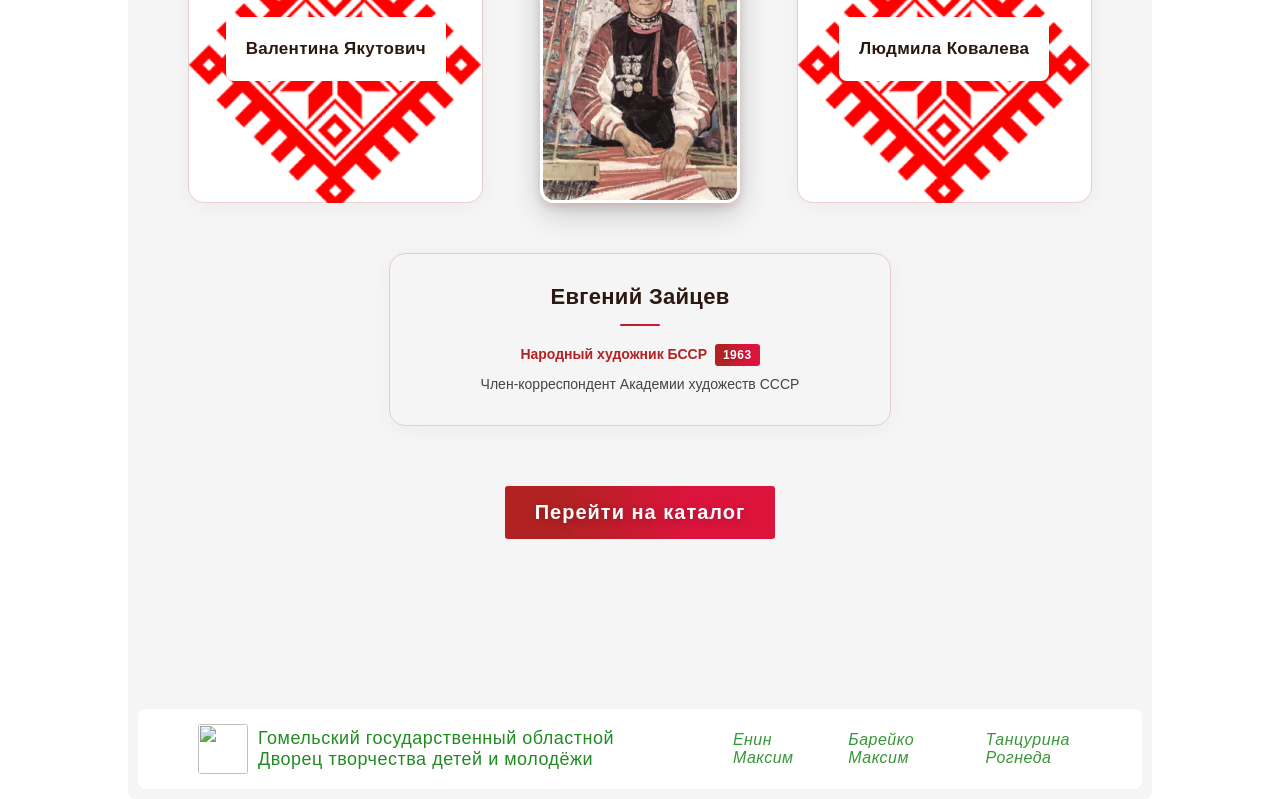
==== commit b5e252a9: "Add files via upload" ====
--- a/index.html
+++ b/index.html
@@ -37,12 +37,12 @@
 
       <div class="neglubka">
         <div class="pre-box" style="font-weight: 600; color: #333; margin: auto; margin-bottom: 100px; height: 125px;">
-          <h2 style="margin: auto;">Больше всего ткачество было развито в д. Неглюке Ветковской области.</h2>
+          <h2 style="margin: auto;">Больше всего ткачество было развито в д. Неглюбке Ветковской области.</h2>
           <div class="hidden-text">
             <p style="font-size: 18px;">Центр ручного ткачества: Неглюбка <span style="color: red;">всемирно известна как уникальный и крупнейший центр традиционного белорусского ручного узорного ткачества</span>, которое формировалось с XVIII века.<br>Особую известность приобрели неглюбские рушники, отличающиеся сложной полихромной гаммой (до 25 оттенков) и богатым орнаментальным наследием, насчитывающим <span style="color: red;">более 120 узоров</span>, некоторые из которых восходят к тысячелетним традициям. Геометрические и растительные орнаменты («кривули», «пауки», «яблонька» и пр.) несут в себе зашифрованные пожелания добра, любви, благополучия и здоровья. Уникальность техники, при которой ткачество ведется с изнаночной стороны, обеспечивает неповторимость каждого изделия.<br>С включением неглюбской текстильной традиции списки нематериального культурного наследия ЮНЕСКО насчитывают <span style="color: red;">семь белорусских элементов.</span></p>
           </div>
         </div>
-        <h1 style="margin-bottom: 100px; margin-left: auto; margin-right: auto; color: red;">Самые известные неглюбские ткачихи.</h1>
+        <h1 style="margin: auto; display: flex; margin-bottom: 100px; color: red; text-align: center;">Самые известные неглюбские ткачихи.</h1>
         <div class="box" style="height: 280px;">
           <div class="why">
             <h2>Анна Григорьевна Гринькова (г.р. 1923)</h2>
@@ -128,7 +128,6 @@
       <button class="modal-arrow modal-arrow-right" aria-label="Следующее">&#10095;</button>
     </div>
 
-    <!-- Подпись под картинкой -->
     <p id="modalCaption" class="modal-caption"></p>
 
     <div class="modal-counter">
--- a/main.css
+++ b/main.css
@@ -728,7 +728,7 @@
 }
 
 .artist-card:hover .hidden-text {
-  max-height: 400px;
+  max-height: 700px;
   opacity: 1;
   padding: 15px;
   margin-top: 15px;
